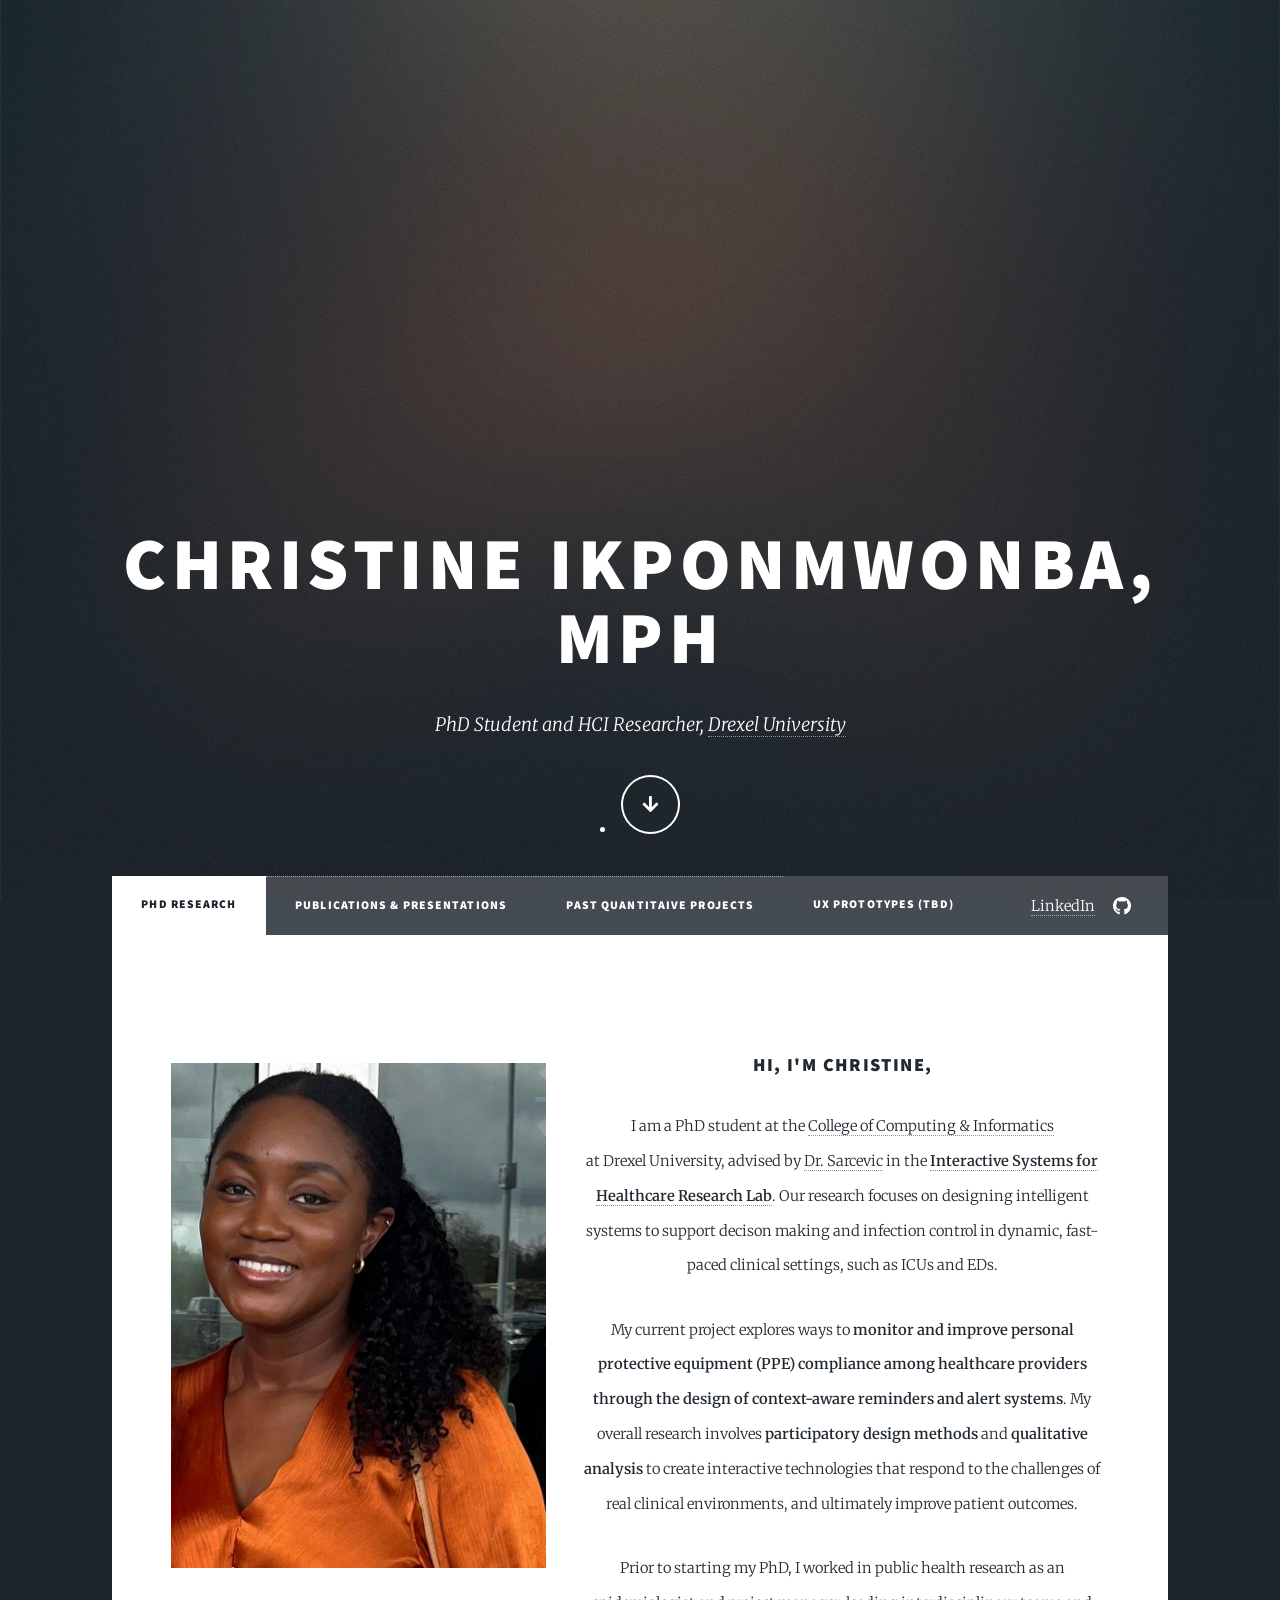
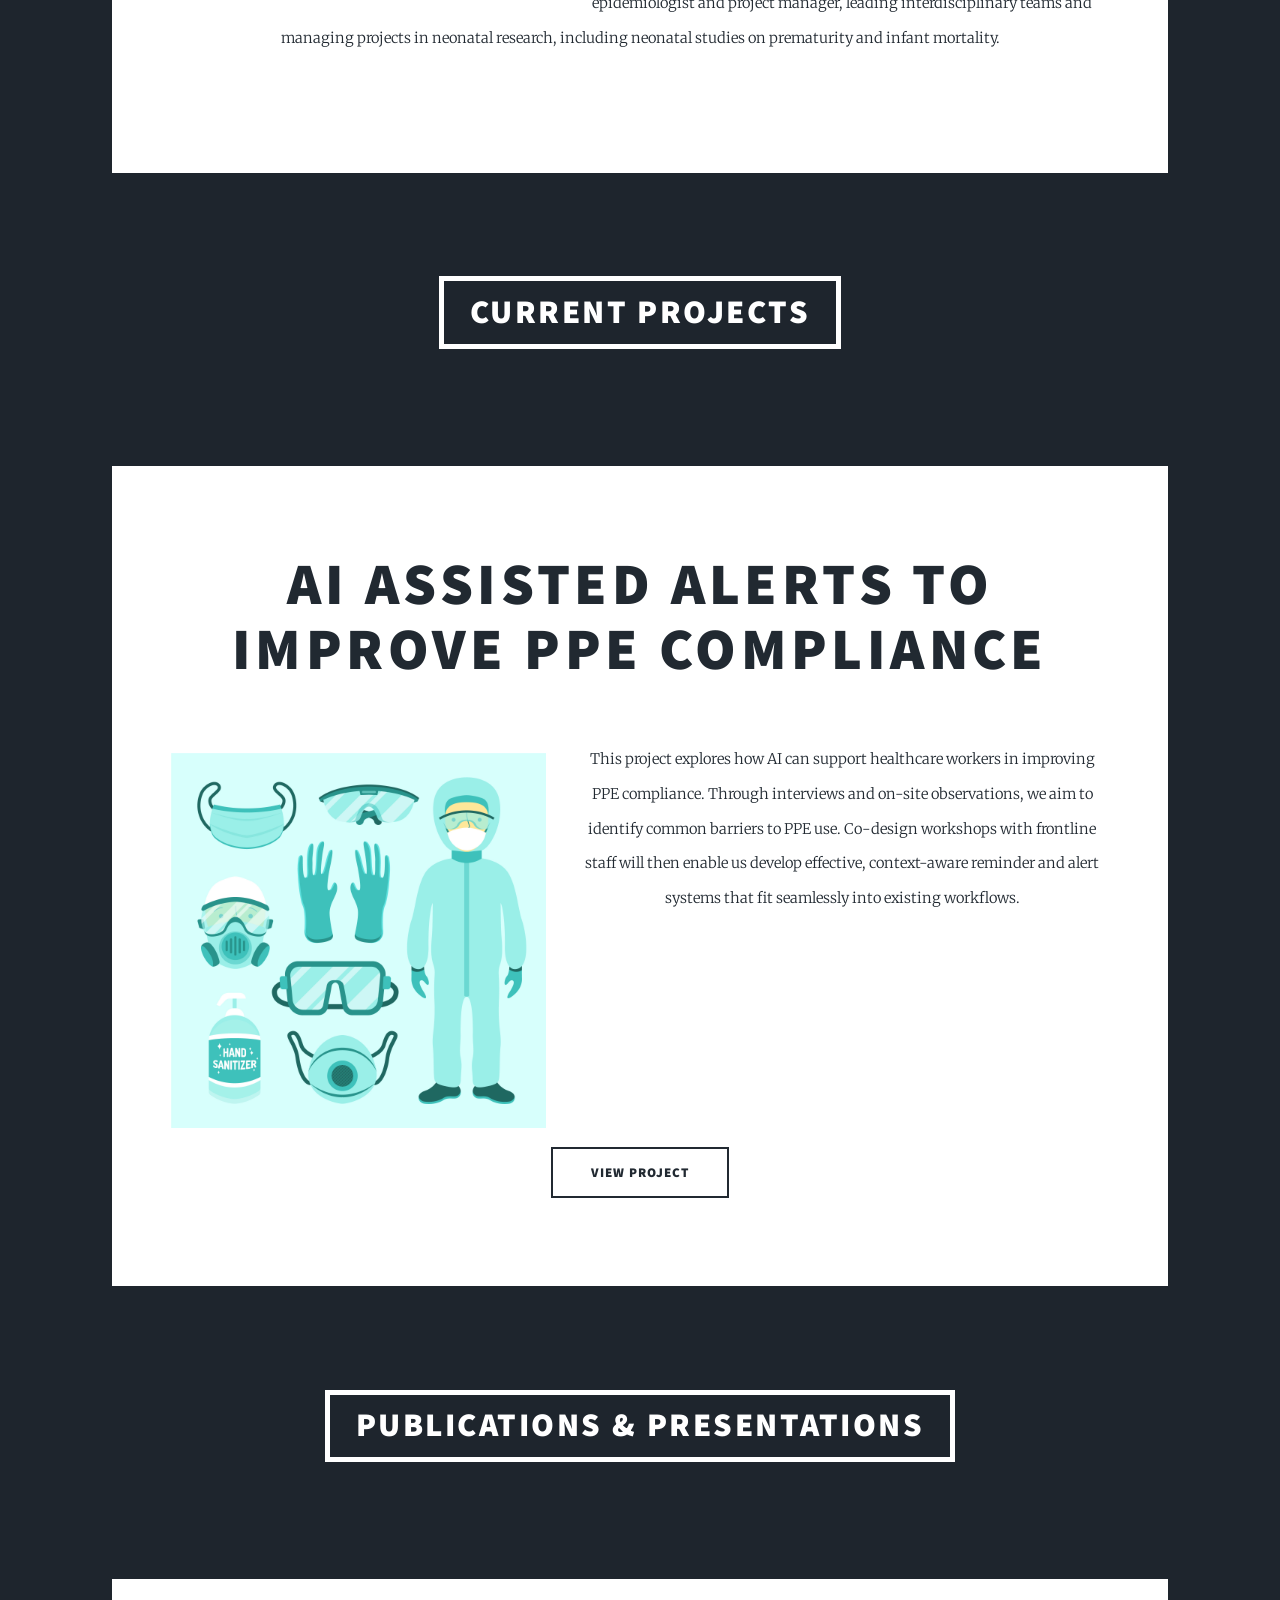
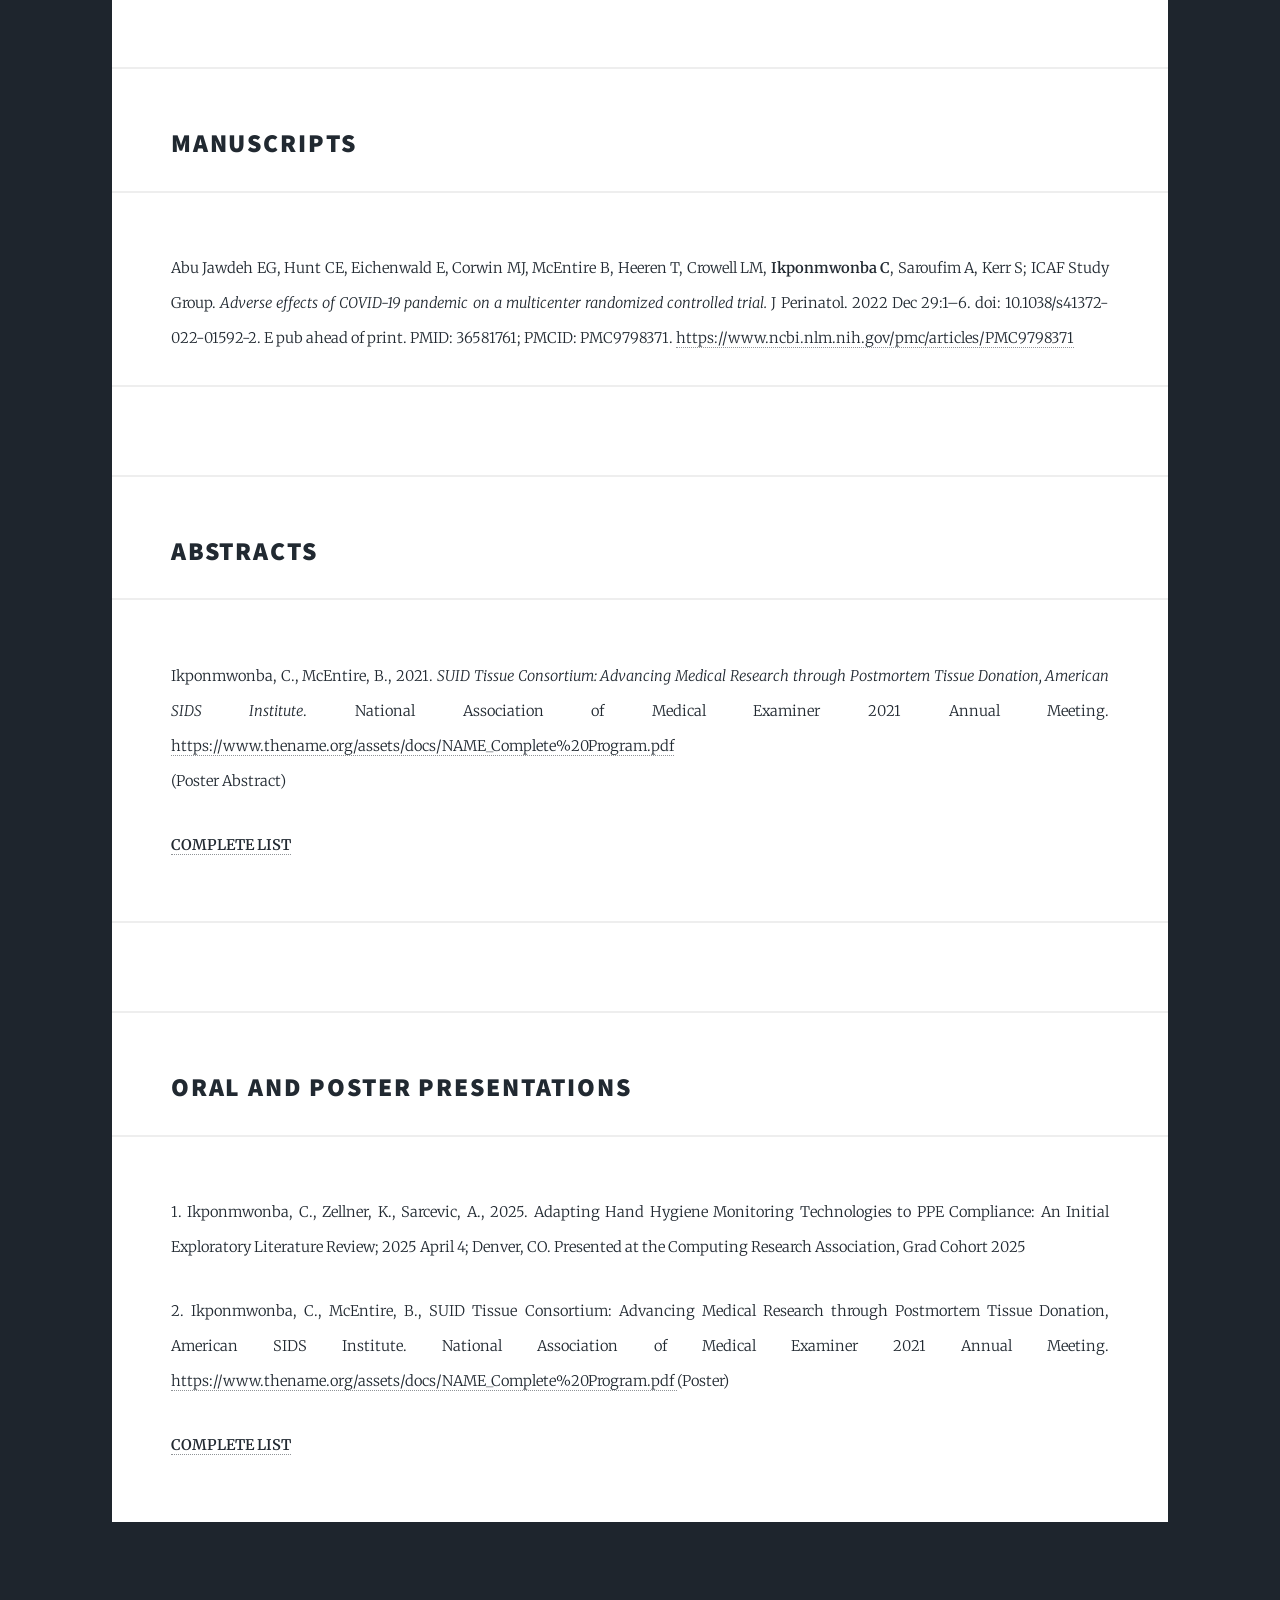
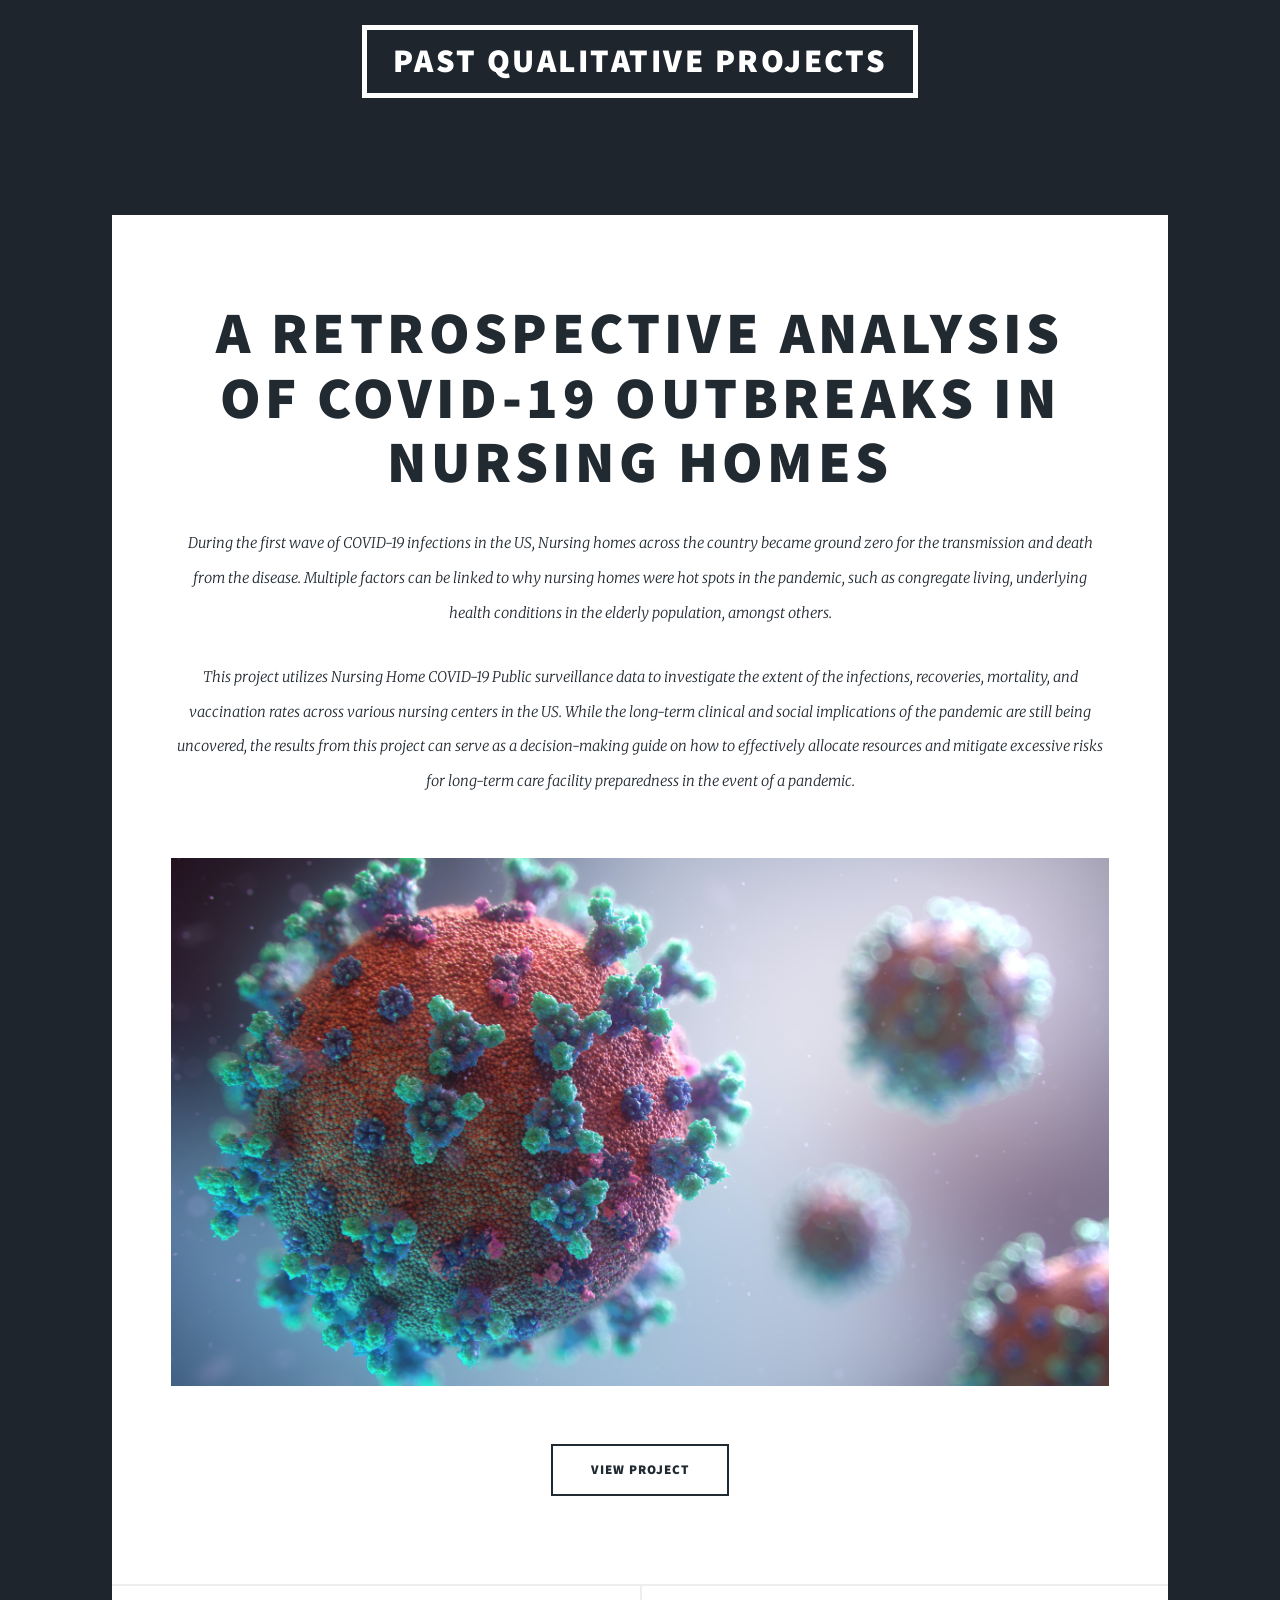
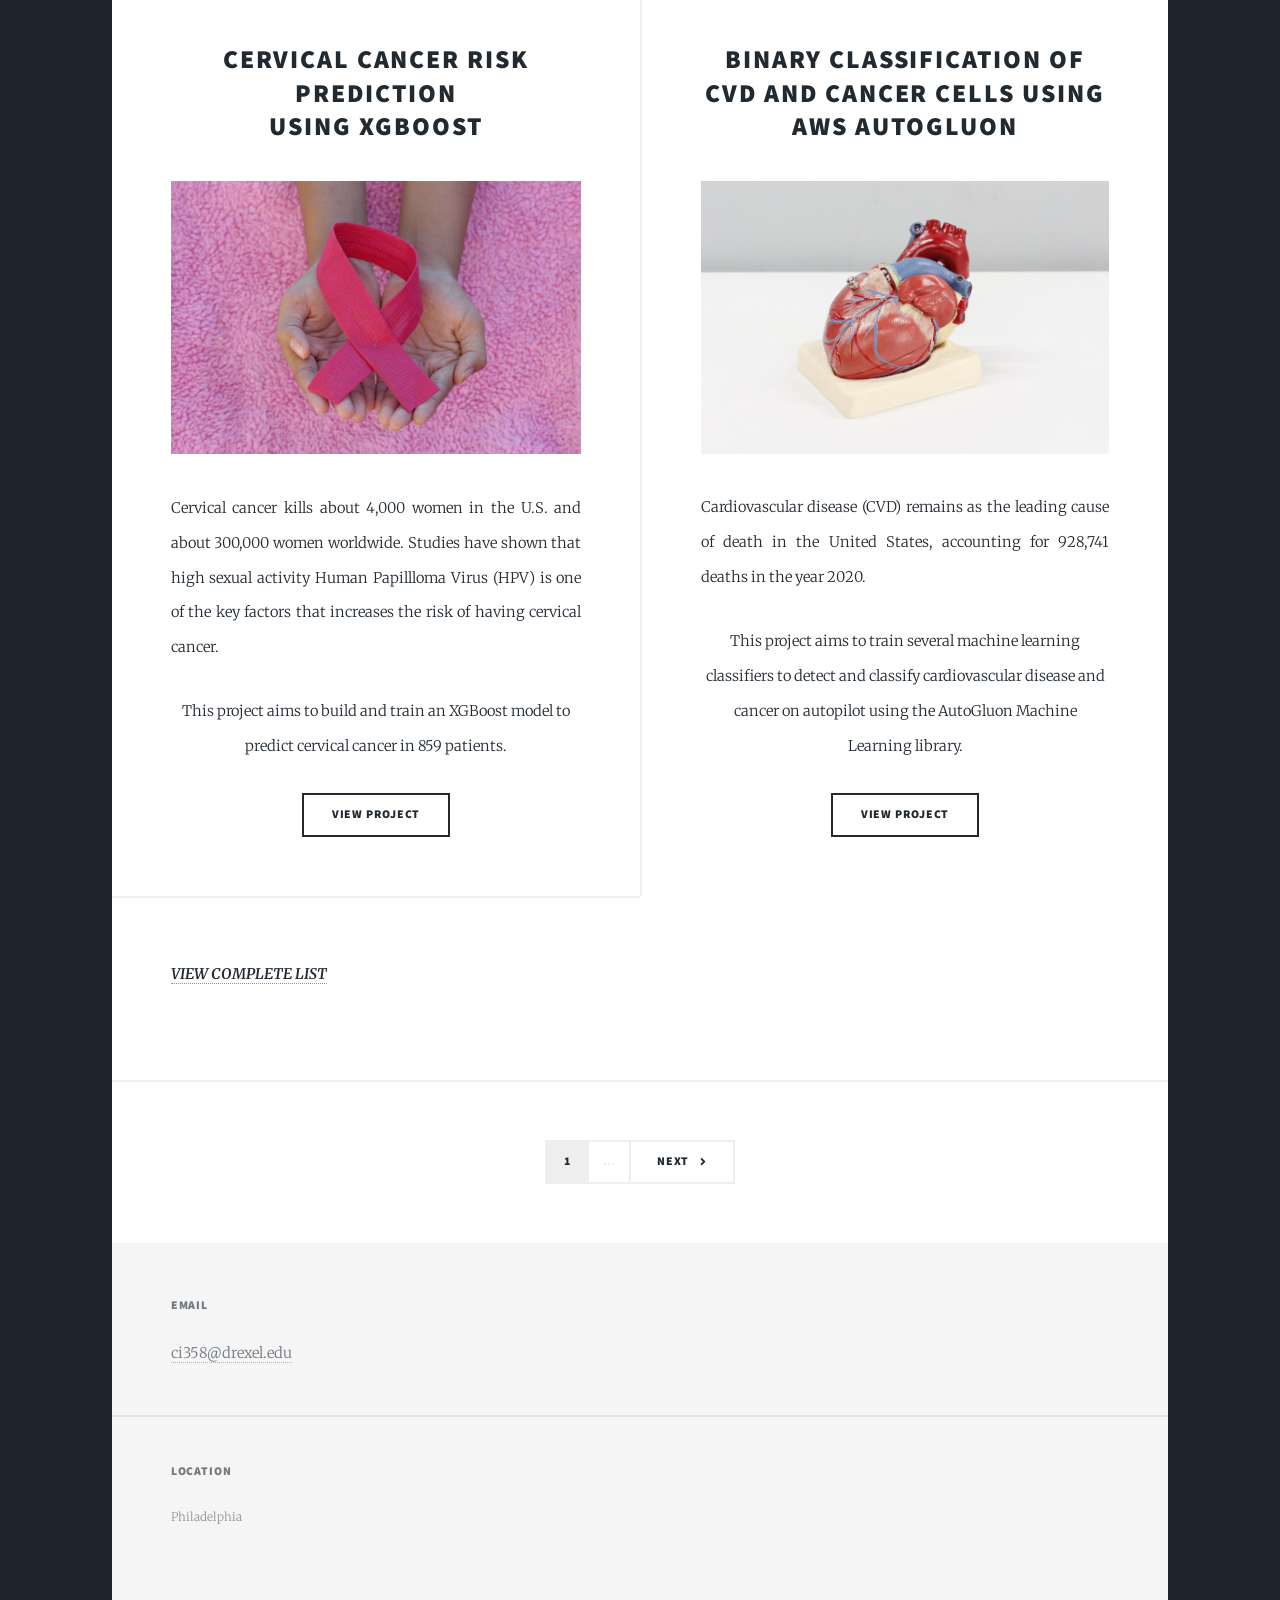
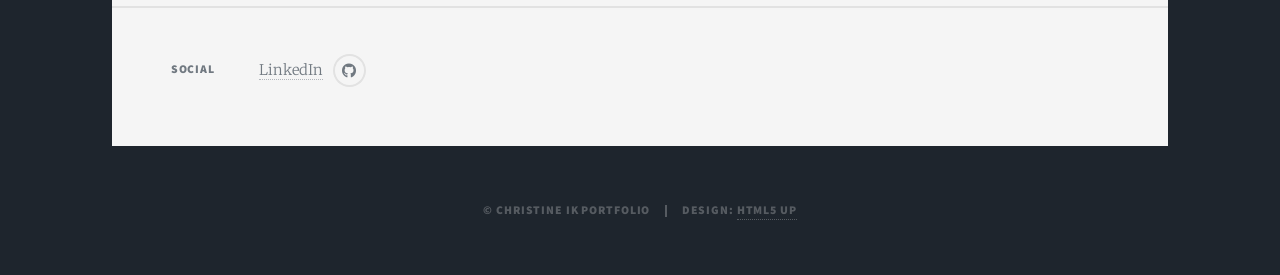
==== currentprojects.html @ 8befc8d6 "Add files via upload" ====
!DOCTYPE HTML>
<!--
	Massively by HTML5 UP
	html5up.net | @ajlkn
	Free for personal and commercial use under the CCA 3.0 license (html5up.net/license)
-->
<html>
	<head>
		<title>Christine IK Portfolio</title>
		<meta charset="utf-8" />
		<meta name="viewport" content="width=device-width, initial-scale=1, user-scalable=no" />
		<link rel="stylesheet" href="assets/css/main.css" />
		<noscript><link rel="stylesheet" href="assets/css/noscript.css" /></noscript>
	</head>
	<body class="is-preload">

		<!-- Wrapper -->
			<div id="wrapper" class="fade-in">

				<!-- Intro -->
					<div id="intro">
						<h1>Christine Ikponmwonba, MPH<br/>
						</h2>
						<p>PhD Student and HCI Researcher,   
						<a href="https://drexel.edu/cci/">Drexel University</a><br/>
							<li><a href="#header" class="button icon solid solo fa-arrow-down scrolly">Continue</a></li>
						</ul>
					</div>

			
					<!-- Nav -->
                    <nav id="nav">
                        <ul class="links">
                            <li class="active"><a href="index.html">PhD Research</li>
                                <li><a href="Pubs.html">Publications & Presentations</li>
    
                                <li><a href="Quant.html">Past Quantitaive Projects</a><br/></li>
                                
                                
                                        <li><a>UX Prototypes (TBD)</a></li>
                            
    
                        </ul>
                        <ul class="icons">
                            <li><a href="#" class="https://www.linkedin.com/in/christine-ik/"><span class="label">LinkedIn</span></a></li>
                                    <li><a href="https://github.com/IkChristine" class="icon brands alt fa-github"><span class="label">GitHub</span></a></li>
                        </ul>
                    </nav>
            
		

				<!-- Main -->
				<div id="main">

					<!-- Post -->
						<section class="post">
							<header class="major">
							
					
					
								<p><span class="image left"><img src="images/myface3.jpeg" alt="" /></span>
									<h3>Hi, I'm Christine,</h3>
								</p>I am a PhD student 
								
						at the <a href="https://drexel.edu/cci/">College of Computing & Informatics</a><br/> at Drexel University, advised by <a href="https://cci.drexel.edu/faculty/asarcevic/">Dr. Sarcevic</a> 
						in the <b><a href="https://sites.google.com/view/is4hdrexel/about-is4h-lab?authuser=0/"> 
							Interactive Systems for Healthcare Research Lab</a></b>. Our research focuses on designing intelligent systems
							 to support decison making and infection control in dynamic, fast-paced clinical settings, such as ICUs and EDs.</p>

								</p>My current project explores ways to <b>monitor and improve personal protective equipment (PPE) compliance among healthcare providers through the design of context-aware reminders and alert systems</b>.
										My overall research involves <b>participatory design methods</b> and <b>qualitative analysis</b> to create interactive technologies that respond to the challenges of real clinical environments, and ultimately improve patient outcomes.</p>
									</p>Prior to starting my PhD, I worked in public health research as an epidemiologist and project manager, leading interdisciplinary teams and managing projects in neonatal research, including neonatal studies on prematurity and infant mortality.</p>
							
							
						</section>

				</div>
				
			
				<!-- Header -->
					<header id="header">
						<a href="index.html" class="logo">Current Projects</a>
					</header>
				

			<!-- Main -->
				<div id="main">

					<!-- Featured Post -->
						<article class="post featured">
							<header class="major">
							
								<h2><a href="https://newsblog.drexel.edu/2023/10/04/time-to-mask-up-how-a-gentle-reminder-from-an-ai-assistant-can-help-protect-health-care-workers/"
									>AI assisted alerts to Improve PPE Compliance<br />
									</a></h2>
								
							</header>
							<a href="https://newsblog.drexel.edu/2023/10/04/time-to-mask-up-how-a-gentle-reminder-from-an-ai-assistant-can-help-protect-health-care-workers/" class="image left"><img src="images/PPE.jpg" alt="" /></a> This project explores how AI can support healthcare workers in improving PPE compliance. 
							Through interviews and on-site observations, we aim to identify common barriers to PPE use. Co-design workshops with frontline staff will then enable us develop effective, context-aware reminder and alert systems that fit seamlessly into existing workflows.
							<ul class="actions special">
								<li><a href="https://newsblog.drexel.edu/2023/10/04/time-to-mask-up-how-a-gentle-reminder-from-an-ai-assistant-can-help-protect-health-care-workers/" class="button large">View Project</a></li>
							</ul>
						</article>

				</div>

				<!-- Header -->
				<header id="header">
					<a href="Pubs.html" class="logo">Publications & Presentations</a>
				</header>

			</section>
			<div>

				<!-- Main -->
				<div id="main">

					
							<!-- Text stuff -->

								<p><h2>Manuscripts</h2>

									<p> Abu Jawdeh EG, Hunt CE, Eichenwald E, Corwin MJ, McEntire B, Heeren T, Crowell LM,
										<b>Ikponmwonba C</b>, Saroufim A, Kerr S; ICAF Study Group. <i>Adverse effects of 
										 COVID-19 pandemic on a multicenter randomized controlled trial.</i> 
										 J Perinatol. 2022 Dec 29:1–6. doi: 10.1038/s41372-022-01592-2. E
										 pub ahead of print. PMID: 36581761; PMCID: PMC9798371.
										 <a href= "https://www.ncbi.nlm.nih.gov/pmc/articles/PMC9798371/">https://www.ncbi.nlm.nih.gov/pmc/articles/PMC9798371</a><br/>
							
								<p><h2>Abstracts</h2>
									<ul>

									<p> Ikponmwonba, C., McEntire, B., 2021. <i>SUID Tissue Consortium: Advancing Medical Research 
										through Postmortem Tissue Donation, American SIDS Institute</i>. National Association of 
										Medical Examiner 2021 Annual Meeting. 
										<a href="https://www.thename.org/assets/docs/NAME_Complete%20Program.pdf">https://www.thename.org/assets/docs/NAME_Complete%20Program.pdf</a><br/> (Poster Abstract)
									<p><b><a href= "Pubs.html">COMPLETE LIST</a><br/></b>
										
									</ul>

										<p><h2>Oral and Poster Presentations</h2>
											<ul>

										
											<p>1. Ikponmwonba, C., Zellner, K., Sarcevic, A., 2025. Adapting Hand Hygiene Monitoring Technologies 
												to PPE Compliance: An Initial Exploratory Literature Review; 2025 April 4; Denver, CO.
												Presented at the Computing Research Association, Grad Cohort 2025<br/>

											<p>2. Ikponmwonba, C., McEntire, B., SUID Tissue Consortium: Advancing Medical Research through Postmortem Tissue Donation, American SIDS Institute. National Association of Medical Examiner 2021
												 Annual Meeting. <a href="https://www.thename.org/assets/docs/NAME_Complete%20Program.pdf">https://www.thename.org/assets/docs/NAME_Complete%20Program.pdf </a> (Poster) 
											
											<p><b><a href= "Pubs.html">COMPLETE LIST</a><br/></b> 
											</ul>

										
					
										</div>

										
						
				<!-- Header -->
				<header id="header">
					<a href="index.html" class="logo">Past Qualitative Projects</a>
				</header>

			</section>
			<div>
				<!-- Main -->
					<div id="main">

						<!-- Featured Post -->
							<article class="post featured">
								<header class="major">
								
									<h2><a href="https://github.com/IkChristine/A-Retrospective-Analysis-of-COVID-19-Outbreaks-in-Nursing-Homes.git"
										>A Retrospective Analysis of COVID-19 Outbreaks in<br />
										Nursing Homes</a></h2>
									<p>During the first wave of COVID-19 infections in the US, Nursing homes across the country
										became ground zero for the transmission and death from the disease. 
										Multiple factors can be linked to why nursing homes were hot spots in the pandemic, 
										such as congregate living, underlying health conditions in the elderly population, 
										amongst others. 
										
										<p>This project utilizes Nursing Home COVID-19 Public surveillance data to investigate the extent of the infections, recoveries, 
											mortality, and vaccination rates across various nursing centers in the US. While the long-term clinical and social implications 
											of the pandemic are still being uncovered, the results from this project can serve as a decision-making guide on how to 
											effectively allocate resources and mitigate excessive risks for long-term care facility preparedness in the event of a pandemic. 
										</p>
								</header>
								<a href="https://github.com/IkChristine/A-Retrospective-Analysis-of-COVID-19-Outbreaks-in-Nursing-Homes.git" class="image main"><img src="images/COVID-19 color.jpg" alt="" /></a>
								<ul class="actions special">
									<li><a href="https://github.com/IkChristine/A-Retrospective-Analysis-of-COVID-19-Outbreaks-in-Nursing-Homes.git" class="button large">View Project</a></li>
								</ul>
							</article>

						<!-- Posts -->
							<section class="posts">
								<article>
									<header>
								
										<h2><a href="https://github.com/IkChristine/Cervical-Cancer-Risk-Prediction-Using-XGBoost.git">Cervical Cancer Risk Prediction<br />
											Using XGBoost</a></h2>
									</header>
									<a href="https://github.com/IkChristine/Cervical-Cancer-Risk-Prediction-Using-XGBoost.git" class="image fit"><img src="images/Cervical Cancer.jpg" alt="" /></a>
									<p>Cervical cancer kills about 4,000 women in the U.S. and about 300,000 women worldwide. 
										Studies have shown that high sexual activity Human Papillloma Virus (HPV) is one of the key factors
										that increases the risk of having cervical cancer. 
										
									</p>This project aims to build and train an XGBoost model to predict cervical cancer in 859 patients. </p>
									<ul class="actions special">
										<li><a href="https://github.com/IkChristine/Cervical-Cancer-Risk-Prediction-Using-XGBoost.git" class="button">View Project</a></li>
									</ul>
								</article>
								<article>
									<header>
										
										<h2><a href="https://github.com/IkChristine/Binary-Classification-of-Cardiovascular-Disease-and-Cancer-Using-AWS-AutoGluon.git">Binary Classification of CVD and Cancer Cells Using AWS AutoGluon<br />
											</a></h2>
									</header>
									<a href="https://github.com/IkChristine/Binary-Classification-of-Cardiovascular-Disease-and-Cancer-Using-AWS-AutoGluon.git" class="image fit"><img src="images/CVD.jpg" alt="" /></a>
									<p>Cardiovascular disease (CVD) remains as the leading cause of death in the United States, accounting for 928,741 deaths in the year 2020. 
									</p> This project aims to train several machine learning classifiers to detect and classify cardiovascular disease and cancer on autopilot using the AutoGluon Machine Learning library.</p>
									<ul class="actions special">
										<li><a href="https://github.com/IkChristine/Binary-Classification-of-Cardiovascular-Disease-and-Cancer-Using-AWS-AutoGluon.git" class="button">View Project</a></li>
									</ul>
								</article>
								<article>
									<header>
										
										<p><b><a href= "Quant.html">VIEW COMPLETE LIST</a><br/></b>

									</ul>
							
							</section>

						<!-- Footer -->
							<footer>
								<div class="pagination">
									<!--<a href="#" class="previous">Prev</a>-->
									<a href="#" class="page active">1</a>
				
									<span class="extra">&hellip;</span>

									<a href="#" class="next">Next</a>
								</div>
							</footer>

					</div>

				<!-- Footer -->
					<footer id="footer">
						
						</section>
						<section class="split contact">
							<section class="alt">
								<section>
									<h3>Email</h3>
								<a href="ci358@drexel.edu">ci358@drexel.edu</a>
								</section>
							
							</section>
								<section class="split contact">
									<section class="alt">
										<section>
											<h3>Location</h3>
										<p> Philadelphia </p>
										</section>
							 </section>
						
						
						
							</section>
							<section>
								<h3>Social</h3>
								<ul class="icons alt">

									<li><a href="#" class="https://www.linkedin.com/in/christine-ik/"><span class="label">LinkedIn</span></a></li>
									<li><a href="https://github.com/IkChristine" class="icon brands alt fa-github"><span class="label">GitHub</span></a></li>
		
								</ul>
							</section>
						</section>
					</footer>

				<!-- Copyright -->
					<div id="copyright">
						<ul><li>&copy; Christine IK Portfolio</li><li>Design: <a href="https://html5up.net">HTML5 UP</a></li></ul>
					</div>

			</div>

		<!-- Scripts -->
			<script src="assets/js/jquery.min.js"></script>
			<script src="assets/js/jquery.scrollex.min.js"></script>
			<script src="assets/js/jquery.scrolly.min.js"></script>
			<script src="assets/js/browser.min.js"></script>
			<script src="assets/js/breakpoints.min.js"></script>
			<script src="assets/js/util.js"></script>
			<script src="assets/js/main.js"></script>

	</body>
</html>
---- assets/css/main.css ----
@import url(fontawesome-all.min.css);
@import url("https://fonts.googleapis.com/css?family=Merriweather:300,700,300italic,700italic|Source+Sans+Pro:900");

/*
	Massively by HTML5 UP
	html5up.net | @ajlkn
	Free for personal and commercial use under the CCA 3.0 license (html5up.net/license)
*/

html, body, div, span, applet, object,
iframe, h1, h2, h3, h4, h5, h6, p, blockquote,
pre, a, abbr, acronym, address, big, cite,
code, del, dfn, em, img, ins, kbd, q, s, samp,
small, strike, strong, sub, sup, tt, var, b,
u, i, center, dl, dt, dd, ol, ul, li, fieldset,
form, label, legend, table, caption, tbody,
tfoot, thead, tr, th, td, article, aside,
canvas, details, embed, figure, figcaption,
footer, header, hgroup, menu, nav, output, ruby,
section, summary, time, mark, audio, video {
	margin: 0;
	padding: 0;
	border: 0;
	font-size: 100%;
	font: inherit;
	vertical-align: baseline;}

article, aside, details, figcaption, figure,
footer, header, hgroup, menu, nav, section {
	display: block;}

body {
	line-height: 1;
}

ol, ul {
	list-style: none;
}

blockquote, q {
	quotes: none;
}

	blockquote:before, blockquote:after, q:before, q:after {
		content: '';
		content: none;
	}

table {
	border-collapse: collapse;
	border-spacing: 0;
}

body {
	-webkit-text-size-adjust: none;
}

mark {
	background-color: transparent;
	color: inherit;
}

input::-moz-focus-inner {
	border: 0;
	padding: 0;
}

input, select, textarea {
	-moz-appearance: none;
	-webkit-appearance: none;
	-ms-appearance: none;
	appearance: none;
}

/* Basic */

	@-ms-viewport {
		width: device-width;
	}

	body {
		-ms-overflow-style: scrollbar;
	}

	@media screen and (max-width: 480px) {

		html, body {
			min-width: 320px;
		}

	}

	html {
		box-sizing: border-box;
	}

	*, *:before, *:after {
		box-sizing: inherit;
	}

	body {
		background-color: #1e252d;
	}

		body.is-preload *, body.is-preload *:before, body.is-preload *:after {
			-moz-animation: none !important;
			-webkit-animation: none !important;
			-ms-animation: none !important;
			animation: none !important;
			-moz-transition: none !important;
			-webkit-transition: none !important;
			-ms-transition: none !important;
			transition: none !important;
		}

/* Type */

	html {
		font-size: 16pt;
	}

		@media screen and (max-width: 1680px) {

			html {
				font-size: 12pt;
			}

		}

		@media screen and (max-width: 1280px) {

			html {
				font-size: 11pt;
			}

		}

		@media screen and (max-width: 360px) {

			html {
				font-size: 10pt;
			}

		}

	body {
		color: #212931;
	}

	body, input, select, textarea {
		font-family: "Merriweather", Georgia, serif;
		font-weight: 300;
		font-size: 1rem;
		line-height: 2.375;
	}

	a {
		-moz-transition: color 0.2s ease-in-out, background-color 0.2s ease-in-out, border-color 0.2s ease-in-out, box-shadow 0.2s ease-in-out;
		-webkit-transition: color 0.2s ease-in-out, background-color 0.2s ease-in-out, border-color 0.2s ease-in-out, box-shadow 0.2s ease-in-out;
		-ms-transition: color 0.2s ease-in-out, background-color 0.2s ease-in-out, border-color 0.2s ease-in-out, box-shadow 0.2s ease-in-out;
		transition: color 0.2s ease-in-out, background-color 0.2s ease-in-out, border-color 0.2s ease-in-out, box-shadow 0.2s ease-in-out;
		border-bottom: dotted 1px;
		text-decoration: none;
	}

		a:hover {
			border-bottom-color: transparent;
		}

	strong, b {
		font-weight: 600;
	}

	em, i {
		font-style: italic;
	}

	p {
		text-align: justify;
		margin: 0 0 2rem 0;
	}

	h1, h2, h3, h4, h5, h6 {
		font-family: "Source Sans Pro", Helvetica, sans-serif;
		font-weight: 900;
		line-height: 1.5;
		letter-spacing: 0.075em;
		text-transform: uppercase;
		margin: 0 0 1rem 0;
	}

		h1 a, h2 a, h3 a, h4 a, h5 a, h6 a {
			border-bottom: 0;
			color: inherit;
			text-decoration: none;
		}

	h1 {
		font-size: 4rem;
		line-height: 1.1;
		margin: 0 0 2rem 0;
	}

	h2 {
		font-size: 1.75rem;
		line-height: 1.3;
		margin: 0 0 1.5rem 0;
	}

	h3 {
		font-size: 1.25rem;
		margin: 0 0 1.5rem 0;
	}

	h4 {
		font-size: 1rem;
	}

	h5 {
		font-size: 0.9rem;
	}

	h6 {
		font-size: 0.8rem;
	}

	sub {
		font-size: 0.8rem;
		position: relative;
		top: 0.5rem;
	}

	sup {
		font-size: 0.8rem;
		position: relative;
		top: -0.5rem;
	}

	blockquote {
		border-left: solid 4px;
		font-style: italic;
		margin: 0 0 2rem 0;
		padding: 0.5rem 0 0.5rem 2rem;
	}

	code {
		border: solid 2px;
		font-family: "Courier New", monospace;
		font-size: 0.9rem;
		margin: 0 0.25rem;
		padding: 0.25rem 0.65rem;
	}

	pre {
		-webkit-overflow-scrolling: touch;
		font-family: "Courier New", monospace;
		font-size: 0.9rem;
		margin: 0 0 2rem 0;
	}

		pre code {
			display: block;
			line-height: 1.75;
			padding: 1rem 1.5rem;
			overflow-x: auto;
		}

	hr {
		border: 0;
		border-bottom: solid 2px;
		margin: 3rem 0;
	}

		hr.major {
			margin: 5rem 0;
		}

	.align-left {
		text-align: left;
	}

	.align-center {
		text-align: center;
	}

	.align-right {
		text-align: right;
	}

	input, select, textarea {
		color: #212931;
	}

	a {
		color: #212931;
		border-bottom-color: rgba(33, 41, 49, 0.5);
	}

		a:hover {
			border-bottom-color: transparent;
			color: #18bfef !important;
		}

	strong, b {
		color: #212931;
	}

	h1, h2, h3, h4, h5, h6 {
		color: #212931;
	}

	blockquote {
		border-left-color: #eeeeee;
	}

	code {
		background: rgba(220, 220, 220, 0.25);
		border-color: #eeeeee;
	}

	hr {
		border-bottom-color: #eeeeee;
	}

/* Row */

	.row {
		display: flex;
		flex-wrap: wrap;
		box-sizing: border-box;
		align-items: stretch;
	}

		.row > * {
			box-sizing: border-box;
		}

		.row.gtr-uniform > * > :last-child {
			margin-bottom: 0;
		}

		.row.aln-left {
			justify-content: flex-start;
		}

		.row.aln-center {
			justify-content: center;
		}

		.row.aln-right {
			justify-content: flex-end;
		}

		.row.aln-top {
			align-items: flex-start;
		}

		.row.aln-middle {
			align-items: center;
		}

		.row.aln-bottom {
			align-items: flex-end;
		}

		.row > .imp {
			order: -1;
		}

		.row > .col-1 {
			width: 8.33333%;
		}

		.row > .off-1 {
			margin-left: 8.33333%;
		}

		.row > .col-2 {
			width: 16.66667%;
		}

		.row > .off-2 {
			margin-left: 16.66667%;
		}

		.row > .col-3 {
			width: 25%;
		}

		.row > .off-3 {
			margin-left: 25%;
		}

		.row > .col-4 {
			width: 33.33333%;
		}

		.row > .off-4 {
			margin-left: 33.33333%;
		}

		.row > .col-5 {
			width: 41.66667%;
		}

		.row > .off-5 {
			margin-left: 41.66667%;
		}

		.row > .col-6 {
			width: 50%;
		}

		.row > .off-6 {
			margin-left: 50%;
		}

		.row > .col-7 {
			width: 58.33333%;
		}

		.row > .off-7 {
			margin-left: 58.33333%;
		}

		.row > .col-8 {
			width: 66.66667%;
		}

		.row > .off-8 {
			margin-left: 66.66667%;
		}

		.row > .col-9 {
			width: 75%;
		}

		.row > .off-9 {
			margin-left: 75%;
		}

		.row > .col-10 {
			width: 83.33333%;
		}

		.row > .off-10 {
			margin-left: 83.33333%;
		}

		.row > .col-11 {
			width: 91.66667%;
		}

		.row > .off-11 {
			margin-left: 91.66667%;
		}

		.row > .col-12 {
			width: 100%;
		}

		.row > .off-12 {
			margin-left: 100%;
		}

		.row.gtr-0 {
			margin-top: 0;
			margin-left: 0rem;
		}

			.row.gtr-0 > * {
				padding: 0 0 0 0rem;
			}

			.row.gtr-0.gtr-uniform {
				margin-top: 0rem;
			}

				.row.gtr-0.gtr-uniform > * {
					padding-top: 0rem;
				}

		.row.gtr-25 {
			margin-top: 0;
			margin-left: -0.375rem;
		}

			.row.gtr-25 > * {
				padding: 0 0 0 0.375rem;
			}

			.row.gtr-25.gtr-uniform {
				margin-top: -0.375rem;
			}

				.row.gtr-25.gtr-uniform > * {
					padding-top: 0.375rem;
				}

		.row.gtr-50 {
			margin-top: 0;
			margin-left: -0.75rem;
		}

			.row.gtr-50 > * {
				padding: 0 0 0 0.75rem;
			}

			.row.gtr-50.gtr-uniform {
				margin-top: -0.75rem;
			}

				.row.gtr-50.gtr-uniform > * {
					padding-top: 0.75rem;
				}

		.row {
			margin-top: 0;
			margin-left: -1.5rem;
		}

			.row > * {
				padding: 0 0 0 1.5rem;
			}

			.row.gtr-uniform {
				margin-top: -1.5rem;
			}

				.row.gtr-uniform > * {
					padding-top: 1.5rem;
				}

		.row.gtr-150 {
			margin-top: 0;
			margin-left: -2.25rem;
		}

			.row.gtr-150 > * {
				padding: 0 0 0 2.25rem;
			}

			.row.gtr-150.gtr-uniform {
				margin-top: -2.25rem;
			}

				.row.gtr-150.gtr-uniform > * {
					padding-top: 2.25rem;
				}

		.row.gtr-200 {
			margin-top: 0;
			margin-left: -3rem;
		}

			.row.gtr-200 > * {
				padding: 0 0 0 3rem;
			}

			.row.gtr-200.gtr-uniform {
				margin-top: -3rem;
			}

				.row.gtr-200.gtr-uniform > * {
					padding-top: 3rem;
				}

		@media screen and (max-width: 1680px) {

			.row {
				display: flex;
				flex-wrap: wrap;
				box-sizing: border-box;
				align-items: stretch;
			}

				.row > * {
					box-sizing: border-box;
				}

				.row.gtr-uniform > * > :last-child {
					margin-bottom: 0;
				}

				.row.aln-left {
					justify-content: flex-start;
				}

				.row.aln-center {
					justify-content: center;
				}

				.row.aln-right {
					justify-content: flex-end;
				}

				.row.aln-top {
					align-items: flex-start;
				}

				.row.aln-middle {
					align-items: center;
				}

				.row.aln-bottom {
					align-items: flex-end;
				}

				.row > .imp-xlarge {
					order: -1;
				}

				.row > .col-1-xlarge {
					width: 8.33333%;
				}

				.row > .off-1-xlarge {
					margin-left: 8.33333%;
				}

				.row > .col-2-xlarge {
					width: 16.66667%;
				}

				.row > .off-2-xlarge {
					margin-left: 16.66667%;
				}

				.row > .col-3-xlarge {
					width: 25%;
				}

				.row > .off-3-xlarge {
					margin-left: 25%;
				}

				.row > .col-4-xlarge {
					width: 33.33333%;
				}

				.row > .off-4-xlarge {
					margin-left: 33.33333%;
				}

				.row > .col-5-xlarge {
					width: 41.66667%;
				}

				.row > .off-5-xlarge {
					margin-left: 41.66667%;
				}

				.row > .col-6-xlarge {
					width: 50%;
				}

				.row > .off-6-xlarge {
					margin-left: 50%;
				}

				.row > .col-7-xlarge {
					width: 58.33333%;
				}

				.row > .off-7-xlarge {
					margin-left: 58.33333%;
				}

				.row > .col-8-xlarge {
					width: 66.66667%;
				}

				.row > .off-8-xlarge {
					margin-left: 66.66667%;
				}

				.row > .col-9-xlarge {
					width: 75%;
				}

				.row > .off-9-xlarge {
					margin-left: 75%;
				}

				.row > .col-10-xlarge {
					width: 83.33333%;
				}

				.row > .off-10-xlarge {
					margin-left: 83.33333%;
				}

				.row > .col-11-xlarge {
					width: 91.66667%;
				}

				.row > .off-11-xlarge {
					margin-left: 91.66667%;
				}

				.row > .col-12-xlarge {
					width: 100%;
				}

				.row > .off-12-xlarge {
					margin-left: 100%;
				}

				.row.gtr-0 {
					margin-top: 0;
					margin-left: 0rem;
				}

					.row.gtr-0 > * {
						padding: 0 0 0 0rem;
					}

					.row.gtr-0.gtr-uniform {
						margin-top: 0rem;
					}

						.row.gtr-0.gtr-uniform > * {
							padding-top: 0rem;
						}

				.row.gtr-25 {
					margin-top: 0;
					margin-left: -0.375rem;
				}

					.row.gtr-25 > * {
						padding: 0 0 0 0.375rem;
					}

					.row.gtr-25.gtr-uniform {
						margin-top: -0.375rem;
					}

						.row.gtr-25.gtr-uniform > * {
							padding-top: 0.375rem;
						}

				.row.gtr-50 {
					margin-top: 0;
					margin-left: -0.75rem;
				}

					.row.gtr-50 > * {
						padding: 0 0 0 0.75rem;
					}

					.row.gtr-50.gtr-uniform {
						margin-top: -0.75rem;
					}

						.row.gtr-50.gtr-uniform > * {
							padding-top: 0.75rem;
						}

				.row {
					margin-top: 0;
					margin-left: -1.5rem;
				}

					.row > * {
						padding: 0 0 0 1.5rem;
					}

					.row.gtr-uniform {
						margin-top: -1.5rem;
					}

						.row.gtr-uniform > * {
							padding-top: 1.5rem;
						}

				.row.gtr-150 {
					margin-top: 0;
					margin-left: -2.25rem;
				}

					.row.gtr-150 > * {
						padding: 0 0 0 2.25rem;
					}

					.row.gtr-150.gtr-uniform {
						margin-top: -2.25rem;
					}

						.row.gtr-150.gtr-uniform > * {
							padding-top: 2.25rem;
						}

				.row.gtr-200 {
					margin-top: 0;
					margin-left: -3rem;
				}

					.row.gtr-200 > * {
						padding: 0 0 0 3rem;
					}

					.row.gtr-200.gtr-uniform {
						margin-top: -3rem;
					}

						.row.gtr-200.gtr-uniform > * {
							padding-top: 3rem;
						}

		}

		@media screen and (max-width: 1280px) {

			.row {
				display: flex;
				flex-wrap: wrap;
				box-sizing: border-box;
				align-items: stretch;
			}

				.row > * {
					box-sizing: border-box;
				}

				.row.gtr-uniform > * > :last-child {
					margin-bottom: 0;
				}

				.row.aln-left {
					justify-content: flex-start;
				}

				.row.aln-center {
					justify-content: center;
				}

				.row.aln-right {
					justify-content: flex-end;
				}

				.row.aln-top {
					align-items: flex-start;
				}

				.row.aln-middle {
					align-items: center;
				}

				.row.aln-bottom {
					align-items: flex-end;
				}

				.row > .imp-large {
					order: -1;
				}

				.row > .col-1-large {
					width: 8.33333%;
				}

				.row > .off-1-large {
					margin-left: 8.33333%;
				}

				.row > .col-2-large {
					width: 16.66667%;
				}

				.row > .off-2-large {
					margin-left: 16.66667%;
				}

				.row > .col-3-large {
					width: 25%;
				}

				.row > .off-3-large {
					margin-left: 25%;
				}

				.row > .col-4-large {
					width: 33.33333%;
				}

				.row > .off-4-large {
					margin-left: 33.33333%;
				}

				.row > .col-5-large {
					width: 41.66667%;
				}

				.row > .off-5-large {
					margin-left: 41.66667%;
				}

				.row > .col-6-large {
					width: 50%;
				}

				.row > .off-6-large {
					margin-left: 50%;
				}

				.row > .col-7-large {
					width: 58.33333%;
				}

				.row > .off-7-large {
					margin-left: 58.33333%;
				}

				.row > .col-8-large {
					width: 66.66667%;
				}

				.row > .off-8-large {
					margin-left: 66.66667%;
				}

				.row > .col-9-large {
					width: 75%;
				}

				.row > .off-9-large {
					margin-left: 75%;
				}

				.row > .col-10-large {
					width: 83.33333%;
				}

				.row > .off-10-large {
					margin-left: 83.33333%;
				}

				.row > .col-11-large {
					width: 91.66667%;
				}

				.row > .off-11-large {
					margin-left: 91.66667%;
				}

				.row > .col-12-large {
					width: 100%;
				}

				.row > .off-12-large {
					margin-left: 100%;
				}

				.row.gtr-0 {
					margin-top: 0;
					margin-left: 0rem;
				}

					.row.gtr-0 > * {
						padding: 0 0 0 0rem;
					}

					.row.gtr-0.gtr-uniform {
						margin-top: 0rem;
					}

						.row.gtr-0.gtr-uniform > * {
							padding-top: 0rem;
						}

				.row.gtr-25 {
					margin-top: 0;
					margin-left: -0.375rem;
				}

					.row.gtr-25 > * {
						padding: 0 0 0 0.375rem;
					}

					.row.gtr-25.gtr-uniform {
						margin-top: -0.375rem;
					}

						.row.gtr-25.gtr-uniform > * {
							padding-top: 0.375rem;
						}

				.row.gtr-50 {
					margin-top: 0;
					margin-left: -0.75rem;
				}

					.row.gtr-50 > * {
						padding: 0 0 0 0.75rem;
					}

					.row.gtr-50.gtr-uniform {
						margin-top: -0.75rem;
					}

						.row.gtr-50.gtr-uniform > * {
							padding-top: 0.75rem;
						}

				.row {
					margin-top: 0;
					margin-left: -1.5rem;
				}

					.row > * {
						padding: 0 0 0 1.5rem;
					}

					.row.gtr-uniform {
						margin-top: -1.5rem;
					}

						.row.gtr-uniform > * {
							padding-top: 1.5rem;
						}

				.row.gtr-150 {
					margin-top: 0;
					margin-left: -2.25rem;
				}

					.row.gtr-150 > * {
						padding: 0 0 0 2.25rem;
					}

					.row.gtr-150.gtr-uniform {
						margin-top: -2.25rem;
					}

						.row.gtr-150.gtr-uniform > * {
							padding-top: 2.25rem;
						}

				.row.gtr-200 {
					margin-top: 0;
					margin-left: -3rem;
				}

					.row.gtr-200 > * {
						padding: 0 0 0 3rem;
					}

					.row.gtr-200.gtr-uniform {
						margin-top: -3rem;
					}

						.row.gtr-200.gtr-uniform > * {
							padding-top: 3rem;
						}

		}

		@media screen and (max-width: 980px) {

			.row {
				display: flex;
				flex-wrap: wrap;
				box-sizing: border-box;
				align-items: stretch;
			}

				.row > * {
					box-sizing: border-box;
				}

				.row.gtr-uniform > * > :last-child {
					margin-bottom: 0;
				}

				.row.aln-left {
					justify-content: flex-start;
				}

				.row.aln-center {
					justify-content: center;
				}

				.row.aln-right {
					justify-content: flex-end;
				}

				.row.aln-top {
					align-items: flex-start;
				}

				.row.aln-middle {
					align-items: center;
				}

				.row.aln-bottom {
					align-items: flex-end;
				}

				.row > .imp-medium {
					order: -1;
				}

				.row > .col-1-medium {
					width: 8.33333%;
				}

				.row > .off-1-medium {
					margin-left: 8.33333%;
				}

				.row > .col-2-medium {
					width: 16.66667%;
				}

				.row > .off-2-medium {
					margin-left: 16.66667%;
				}

				.row > .col-3-medium {
					width: 25%;
				}

				.row > .off-3-medium {
					margin-left: 25%;
				}

				.row > .col-4-medium {
					width: 33.33333%;
				}

				.row > .off-4-medium {
					margin-left: 33.33333%;
				}

				.row > .col-5-medium {
					width: 41.66667%;
				}

				.row > .off-5-medium {
					margin-left: 41.66667%;
				}

				.row > .col-6-medium {
					width: 50%;
				}

				.row > .off-6-medium {
					margin-left: 50%;
				}

				.row > .col-7-medium {
					width: 58.33333%;
				}

				.row > .off-7-medium {
					margin-left: 58.33333%;
				}

				.row > .col-8-medium {
					width: 66.66667%;
				}

				.row > .off-8-medium {
					margin-left: 66.66667%;
				}

				.row > .col-9-medium {
					width: 75%;
				}

				.row > .off-9-medium {
					margin-left: 75%;
				}

				.row > .col-10-medium {
					width: 83.33333%;
				}

				.row > .off-10-medium {
					margin-left: 83.33333%;
				}

				.row > .col-11-medium {
					width: 91.66667%;
				}

				.row > .off-11-medium {
					margin-left: 91.66667%;
				}

				.row > .col-12-medium {
					width: 100%;
				}

				.row > .off-12-medium {
					margin-left: 100%;
				}

				.row.gtr-0 {
					margin-top: 0;
					margin-left: 0rem;
				}

					.row.gtr-0 > * {
						padding: 0 0 0 0rem;
					}

					.row.gtr-0.gtr-uniform {
						margin-top: 0rem;
					}

						.row.gtr-0.gtr-uniform > * {
							padding-top: 0rem;
						}

				.row.gtr-25 {
					margin-top: 0;
					margin-left: -0.375rem;
				}

					.row.gtr-25 > * {
						padding: 0 0 0 0.375rem;
					}

					.row.gtr-25.gtr-uniform {
						margin-top: -0.375rem;
					}

						.row.gtr-25.gtr-uniform > * {
							padding-top: 0.375rem;
						}

				.row.gtr-50 {
					margin-top: 0;
					margin-left: -0.75rem;
				}

					.row.gtr-50 > * {
						padding: 0 0 0 0.75rem;
					}

					.row.gtr-50.gtr-uniform {
						margin-top: -0.75rem;
					}

						.row.gtr-50.gtr-uniform > * {
							padding-top: 0.75rem;
						}

				.row {
					margin-top: 0;
					margin-left: -1.5rem;
				}

					.row > * {
						padding: 0 0 0 1.5rem;
					}

					.row.gtr-uniform {
						margin-top: -1.5rem;
					}

						.row.gtr-uniform > * {
							padding-top: 1.5rem;
						}

				.row.gtr-150 {
					margin-top: 0;
					margin-left: -2.25rem;
				}

					.row.gtr-150 > * {
						padding: 0 0 0 2.25rem;
					}

					.row.gtr-150.gtr-uniform {
						margin-top: -2.25rem;
					}

						.row.gtr-150.gtr-uniform > * {
							padding-top: 2.25rem;
						}

				.row.gtr-200 {
					margin-top: 0;
					margin-left: -3rem;
				}

					.row.gtr-200 > * {
						padding: 0 0 0 3rem;
					}

					.row.gtr-200.gtr-uniform {
						margin-top: -3rem;
					}

						.row.gtr-200.gtr-uniform > * {
							padding-top: 3rem;
						}

		}

		@media screen and (max-width: 736px) {

			.row {
				display: flex;
				flex-wrap: wrap;
				box-sizing: border-box;
				align-items: stretch;
			}

				.row > * {
					box-sizing: border-box;
				}

				.row.gtr-uniform > * > :last-child {
					margin-bottom: 0;
				}

				.row.aln-left {
					justify-content: flex-start;
				}

				.row.aln-center {
					justify-content: center;
				}

				.row.aln-right {
					justify-content: flex-end;
				}

				.row.aln-top {
					align-items: flex-start;
				}

				.row.aln-middle {
					align-items: center;
				}

				.row.aln-bottom {
					align-items: flex-end;
				}

				.row > .imp-small {
					order: -1;
				}

				.row > .col-1-small {
					width: 8.33333%;
				}

				.row > .off-1-small {
					margin-left: 8.33333%;
				}

				.row > .col-2-small {
					width: 16.66667%;
				}

				.row > .off-2-small {
					margin-left: 16.66667%;
				}

				.row > .col-3-small {
					width: 25%;
				}

				.row > .off-3-small {
					margin-left: 25%;
				}

				.row > .col-4-small {
					width: 33.33333%;
				}

				.row > .off-4-small {
					margin-left: 33.33333%;
				}

				.row > .col-5-small {
					width: 41.66667%;
				}

				.row > .off-5-small {
					margin-left: 41.66667%;
				}

				.row > .col-6-small {
					width: 50%;
				}

				.row > .off-6-small {
					margin-left: 50%;
				}

				.row > .col-7-small {
					width: 58.33333%;
				}

				.row > .off-7-small {
					margin-left: 58.33333%;
				}

				.row > .col-8-small {
					width: 66.66667%;
				}

				.row > .off-8-small {
					margin-left: 66.66667%;
				}

				.row > .col-9-small {
					width: 75%;
				}

				.row > .off-9-small {
					margin-left: 75%;
				}

				.row > .col-10-small {
					width: 83.33333%;
				}

				.row > .off-10-small {
					margin-left: 83.33333%;
				}

				.row > .col-11-small {
					width: 91.66667%;
				}

				.row > .off-11-small {
					margin-left: 91.66667%;
				}

				.row > .col-12-small {
					width: 100%;
				}

				.row > .off-12-small {
					margin-left: 100%;
				}

				.row.gtr-0 {
					margin-top: 0;
					margin-left: 0rem;
				}

					.row.gtr-0 > * {
						padding: 0 0 0 0rem;
					}

					.row.gtr-0.gtr-uniform {
						margin-top: 0rem;
					}

						.row.gtr-0.gtr-uniform > * {
							padding-top: 0rem;
						}

				.row.gtr-25 {
					margin-top: 0;
					margin-left: -0.375rem;
				}

					.row.gtr-25 > * {
						padding: 0 0 0 0.375rem;
					}

					.row.gtr-25.gtr-uniform {
						margin-top: -0.375rem;
					}

						.row.gtr-25.gtr-uniform > * {
							padding-top: 0.375rem;
						}

				.row.gtr-50 {
					margin-top: 0;
					margin-left: -0.75rem;
				}

					.row.gtr-50 > * {
						padding: 0 0 0 0.75rem;
					}

					.row.gtr-50.gtr-uniform {
						margin-top: -0.75rem;
					}

						.row.gtr-50.gtr-uniform > * {
							padding-top: 0.75rem;
						}

				.row {
					margin-top: 0;
					margin-left: -1.5rem;
				}

					.row > * {
						padding: 0 0 0 1.5rem;
					}

					.row.gtr-uniform {
						margin-top: -1.5rem;
					}

						.row.gtr-uniform > * {
							padding-top: 1.5rem;
						}

				.row.gtr-150 {
					margin-top: 0;
					margin-left: -2.25rem;
				}

					.row.gtr-150 > * {
						padding: 0 0 0 2.25rem;
					}

					.row.gtr-150.gtr-uniform {
						margin-top: -2.25rem;
					}

						.row.gtr-150.gtr-uniform > * {
							padding-top: 2.25rem;
						}

				.row.gtr-200 {
					margin-top: 0;
					margin-left: -3rem;
				}

					.row.gtr-200 > * {
						padding: 0 0 0 3rem;
					}

					.row.gtr-200.gtr-uniform {
						margin-top: -3rem;
					}

						.row.gtr-200.gtr-uniform > * {
							padding-top: 3rem;
						}

		}

		@media screen and (max-width: 480px) {

			.row {
				display: flex;
				flex-wrap: wrap;
				box-sizing: border-box;
				align-items: stretch;
			}

				.row > * {
					box-sizing: border-box;
				}

				.row.gtr-uniform > * > :last-child {
					margin-bottom: 0;
				}

				.row.aln-left {
					justify-content: flex-start;
				}

				.row.aln-center {
					justify-content: center;
				}

				.row.aln-right {
					justify-content: flex-end;
				}

				.row.aln-top {
					align-items: flex-start;
				}

				.row.aln-middle {
					align-items: center;
				}

				.row.aln-bottom {
					align-items: flex-end;
				}

				.row > .imp-xsmall {
					order: -1;
				}

				.row > .col-1-xsmall {
					width: 8.33333%;
				}

				.row > .off-1-xsmall {
					margin-left: 8.33333%;
				}

				.row > .col-2-xsmall {
					width: 16.66667%;
				}

				.row > .off-2-xsmall {
					margin-left: 16.66667%;
				}

				.row > .col-3-xsmall {
					width: 25%;
				}

				.row > .off-3-xsmall {
					margin-left: 25%;
				}

				.row > .col-4-xsmall {
					width: 33.33333%;
				}

				.row > .off-4-xsmall {
					margin-left: 33.33333%;
				}

				.row > .col-5-xsmall {
					width: 41.66667%;
				}

				.row > .off-5-xsmall {
					margin-left: 41.66667%;
				}

				.row > .col-6-xsmall {
					width: 50%;
				}

				.row > .off-6-xsmall {
					margin-left: 50%;
				}

				.row > .col-7-xsmall {
					width: 58.33333%;
				}

				.row > .off-7-xsmall {
					margin-left: 58.33333%;
				}

				.row > .col-8-xsmall {
					width: 66.66667%;
				}

				.row > .off-8-xsmall {
					margin-left: 66.66667%;
				}

				.row > .col-9-xsmall {
					width: 75%;
				}

				.row > .off-9-xsmall {
					margin-left: 75%;
				}

				.row > .col-10-xsmall {
					width: 83.33333%;
				}

				.row > .off-10-xsmall {
					margin-left: 83.33333%;
				}

				.row > .col-11-xsmall {
					width: 91.66667%;
				}

				.row > .off-11-xsmall {
					margin-left: 91.66667%;
				}

				.row > .col-12-xsmall {
					width: 100%;
				}

				.row > .off-12-xsmall {
					margin-left: 100%;
				}

				.row.gtr-0 {
					margin-top: 0;
					margin-left: 0rem;
				}

					.row.gtr-0 > * {
						padding: 0 0 0 0rem;
					}

					.row.gtr-0.gtr-uniform {
						margin-top: 0rem;
					}

						.row.gtr-0.gtr-uniform > * {
							padding-top: 0rem;
						}

				.row.gtr-25 {
					margin-top: 0;
					margin-left: -0.375rem;
				}

					.row.gtr-25 > * {
						padding: 0 0 0 0.375rem;
					}

					.row.gtr-25.gtr-uniform {
						margin-top: -0.375rem;
					}

						.row.gtr-25.gtr-uniform > * {
							padding-top: 0.375rem;
						}

				.row.gtr-50 {
					margin-top: 0;
					margin-left: -0.75rem;
				}

					.row.gtr-50 > * {
						padding: 0 0 0 0.75rem;
					}

					.row.gtr-50.gtr-uniform {
						margin-top: -0.75rem;
					}

						.row.gtr-50.gtr-uniform > * {
							padding-top: 0.75rem;
						}

				.row {
					margin-top: 0;
					margin-left: -1.5rem;
				}

					.row > * {
						padding: 0 0 0 1.5rem;
					}

					.row.gtr-uniform {
						margin-top: -1.5rem;
					}

						.row.gtr-uniform > * {
							padding-top: 1.5rem;
						}

				.row.gtr-150 {
					margin-top: 0;
					margin-left: -2.25rem;
				}

					.row.gtr-150 > * {
						padding: 0 0 0 2.25rem;
					}

					.row.gtr-150.gtr-uniform {
						margin-top: -2.25rem;
					}

						.row.gtr-150.gtr-uniform > * {
							padding-top: 2.25rem;
						}

				.row.gtr-200 {
					margin-top: 0;
					margin-left: -3rem;
				}

					.row.gtr-200 > * {
						padding: 0 0 0 3rem;
					}

					.row.gtr-200.gtr-uniform {
						margin-top: -3rem;
					}

						.row.gtr-200.gtr-uniform > * {
							padding-top: 3rem;
						}

		}

		@media screen and (max-width: 360px) {

			.row {
				display: flex;
				flex-wrap: wrap;
				box-sizing: border-box;
				align-items: stretch;
			}

				.row > * {
					box-sizing: border-box;
				}

				.row.gtr-uniform > * > :last-child {
					margin-bottom: 0;
				}

				.row.aln-left {
					justify-content: flex-start;
				}

				.row.aln-center {
					justify-content: center;
				}

				.row.aln-right {
					justify-content: flex-end;
				}

				.row.aln-top {
					align-items: flex-start;
				}

				.row.aln-middle {
					align-items: center;
				}

				.row.aln-bottom {
					align-items: flex-end;
				}

				.row > .imp-xxsmall {
					order: -1;
				}

				.row > .col-1-xxsmall {
					width: 8.33333%;
				}

				.row > .off-1-xxsmall {
					margin-left: 8.33333%;
				}

				.row > .col-2-xxsmall {
					width: 16.66667%;
				}

				.row > .off-2-xxsmall {
					margin-left: 16.66667%;
				}

				.row > .col-3-xxsmall {
					width: 25%;
				}

				.row > .off-3-xxsmall {
					margin-left: 25%;
				}

				.row > .col-4-xxsmall {
					width: 33.33333%;
				}

				.row > .off-4-xxsmall {
					margin-left: 33.33333%;
				}

				.row > .col-5-xxsmall {
					width: 41.66667%;
				}

				.row > .off-5-xxsmall {
					margin-left: 41.66667%;
				}

				.row > .col-6-xxsmall {
					width: 50%;
				}

				.row > .off-6-xxsmall {
					margin-left: 50%;
				}

				.row > .col-7-xxsmall {
					width: 58.33333%;
				}

				.row > .off-7-xxsmall {
					margin-left: 58.33333%;
				}

				.row > .col-8-xxsmall {
					width: 66.66667%;
				}

				.row > .off-8-xxsmall {
					margin-left: 66.66667%;
				}

				.row > .col-9-xxsmall {
					width: 75%;
				}

				.row > .off-9-xxsmall {
					margin-left: 75%;
				}

				.row > .col-10-xxsmall {
					width: 83.33333%;
				}

				.row > .off-10-xxsmall {
					margin-left: 83.33333%;
				}

				.row > .col-11-xxsmall {
					width: 91.66667%;
				}

				.row > .off-11-xxsmall {
					margin-left: 91.66667%;
				}

				.row > .col-12-xxsmall {
					width: 100%;
				}

				.row > .off-12-xxsmall {
					margin-left: 100%;
				}

				.row.gtr-0 {
					margin-top: 0;
					margin-left: 0rem;
				}

					.row.gtr-0 > * {
						padding: 0 0 0 0rem;
					}

					.row.gtr-0.gtr-uniform {
						margin-top: 0rem;
					}

						.row.gtr-0.gtr-uniform > * {
							padding-top: 0rem;
						}

				.row.gtr-25 {
					margin-top: 0;
					margin-left: -0.375rem;
				}

					.row.gtr-25 > * {
						padding: 0 0 0 0.375rem;
					}

					.row.gtr-25.gtr-uniform {
						margin-top: -0.375rem;
					}

						.row.gtr-25.gtr-uniform > * {
							padding-top: 0.375rem;
						}

				.row.gtr-50 {
					margin-top: 0;
					margin-left: -0.75rem;
				}

					.row.gtr-50 > * {
						padding: 0 0 0 0.75rem;
					}

					.row.gtr-50.gtr-uniform {
						margin-top: -0.75rem;
					}

						.row.gtr-50.gtr-uniform > * {
							padding-top: 0.75rem;
						}

				.row {
					margin-top: 0;
					margin-left: -1.5rem;
				}

					.row > * {
						padding: 0 0 0 1.5rem;
					}

					.row.gtr-uniform {
						margin-top: -1.5rem;
					}

						.row.gtr-uniform > * {
							padding-top: 1.5rem;
						}

				.row.gtr-150 {
					margin-top: 0;
					margin-left: -2.25rem;
				}

					.row.gtr-150 > * {
						padding: 0 0 0 2.25rem;
					}

					.row.gtr-150.gtr-uniform {
						margin-top: -2.25rem;
					}

						.row.gtr-150.gtr-uniform > * {
							padding-top: 2.25rem;
						}

				.row.gtr-200 {
					margin-top: 0;
					margin-left: -3rem;
				}

					.row.gtr-200 > * {
						padding: 0 0 0 3rem;
					}

					.row.gtr-200.gtr-uniform {
						margin-top: -3rem;
					}

						.row.gtr-200.gtr-uniform > * {
							padding-top: 3rem;
						}

		}

/* Box */

	.box {
		border: solid 2px;
		margin-bottom: 2rem;
		padding: 1.5rem;
	}

		.box > :last-child,
		.box > :last-child > :last-child,
		.box > :last-child > :last-child > :last-child {
			margin-bottom: 0;
		}

		.box.alt {
			border: 0;
			border-radius: 0;
			padding: 0;
		}

	.box {
		border-color: #eeeeee;
	}

/* Button */

	input[type="submit"],
	input[type="reset"],
	input[type="button"],
	button,
	.button {
		-moz-appearance: none;
		-webkit-appearance: none;
		-ms-appearance: none;
		appearance: none;
		-moz-transition: background-color 0.2s ease-in-out, box-shadow 0.2s ease-in-out, color 0.2s ease-in-out;
		-webkit-transition: background-color 0.2s ease-in-out, box-shadow 0.2s ease-in-out, color 0.2s ease-in-out;
		-ms-transition: background-color 0.2s ease-in-out, box-shadow 0.2s ease-in-out, color 0.2s ease-in-out;
		transition: background-color 0.2s ease-in-out, box-shadow 0.2s ease-in-out, color 0.2s ease-in-out;
		border: 0;
		border-radius: 0;
		cursor: pointer;
		display: inline-block;
		font-family: "Source Sans Pro", Helvetica, sans-serif;
		font-size: 0.8rem;
		font-weight: 900;
		letter-spacing: 0.075em;
		height: 3rem;
		line-height: 3rem;
		padding: 0 2rem;
		text-align: center;
		text-decoration: none;
		text-transform: uppercase;
		white-space: nowrap;
	}

		input[type="submit"].icon:before,
		input[type="reset"].icon:before,
		input[type="button"].icon:before,
		button.icon:before,
		.button.icon:before {
			margin-right: 0.5rem;
		}

		input[type="submit"].icon.solo,
		input[type="reset"].icon.solo,
		input[type="button"].icon.solo,
		button.icon.solo,
		.button.icon.solo {
			position: relative;
			width: 4rem;
			height: 4rem;
			line-height: 4rem;
			border-radius: 4rem;
			text-indent: 4rem;
			overflow: hidden;
			padding: 0;
			white-space: nowrap;
		}

			input[type="submit"].icon.solo:before,
			input[type="reset"].icon.solo:before,
			input[type="button"].icon.solo:before,
			button.icon.solo:before,
			.button.icon.solo:before {
				position: absolute;
				display: block;
				top: 0;
				left: 0;
				width: inherit;
				height: inherit;
				line-height: inherit;
				font-size: 1.25rem;
				margin-right: 0;
				text-align: center;
				text-indent: 0;
			}

		input[type="submit"].fit,
		input[type="reset"].fit,
		input[type="button"].fit,
		button.fit,
		.button.fit {
			width: 100%;
		}

		input[type="submit"].small,
		input[type="reset"].small,
		input[type="button"].small,
		button.small,
		.button.small {
			font-size: 0.7rem;
			height: 2.5rem;
			line-height: 2.5rem;
			padding: 0 1.5rem;
		}

		input[type="submit"].large,
		input[type="reset"].large,
		input[type="button"].large,
		button.large,
		.button.large {
			font-size: 0.9rem;
			height: 3.5rem;
			line-height: 3.5rem;
			padding: 0 2.75rem;
		}

		@media screen and (max-width: 980px) {

			input[type="submit"],
			input[type="reset"],
			input[type="button"],
			button,
			.button {
				font-size: 0.9rem;
				height: 3.25rem;
				line-height: 3.25rem;
			}

				input[type="submit"].large,
				input[type="reset"].large,
				input[type="button"].large,
				button.large,
				.button.large {
					font-size: 1rem;
					height: 3.75rem;
					line-height: 3.75rem;
				}

		}

		input[type="submit"].disabled, input[type="submit"]:disabled,
		input[type="reset"].disabled,
		input[type="reset"]:disabled,
		input[type="button"].disabled,
		input[type="button"]:disabled,
		button.disabled,
		button:disabled,
		.button.disabled,
		.button:disabled {
			pointer-events: none;
			opacity: 0.25;
		}

	input[type="submit"],
	input[type="reset"],
	input[type="button"],
	button,
	.button {
		background-color: transparent;
		box-shadow: inset 0 0 0 2px #212931;
		color: #212931 !important;
	}

		input[type="submit"]:hover,
		input[type="reset"]:hover,
		input[type="button"]:hover,
		button:hover,
		.button:hover {
			box-shadow: inset 0 0 0 2px #18bfef;
			color: #18bfef !important;
		}

		input[type="submit"].primary,
		input[type="reset"].primary,
		input[type="button"].primary,
		button.primary,
		.button.primary {
			background-color: #212931;
			box-shadow: none;
			color: #ffffff !important;
		}

			input[type="submit"].primary:hover,
			input[type="reset"].primary:hover,
			input[type="button"].primary:hover,
			button.primary:hover,
			.button.primary:hover {
				background-color: #18bfef;
			}

/* Form */

	form {
		margin: 0 0 2rem 0;
	}

		form > :last-child {
			margin-bottom: 0;
		}

		form > .fields {
			display: -moz-flex;
			display: -webkit-flex;
			display: -ms-flex;
			display: flex;
			-moz-flex-wrap: wrap;
			-webkit-flex-wrap: wrap;
			-ms-flex-wrap: wrap;
			flex-wrap: wrap;
			width: calc(100% + 3rem);
			margin: -1.5rem 0 2rem -1.5rem;
		}

			form > .fields > .field {
				-moz-flex-grow: 0;
				-webkit-flex-grow: 0;
				-ms-flex-grow: 0;
				flex-grow: 0;
				-moz-flex-shrink: 0;
				-webkit-flex-shrink: 0;
				-ms-flex-shrink: 0;
				flex-shrink: 0;
				padding: 1.5rem 0 0 1.5rem;
				width: calc(100% - 1.5rem);
			}

				form > .fields > .field.half {
					width: calc(50% - 0.75rem);
				}

				form > .fields > .field.third {
					width: calc(100%/3 - 0.5rem);
				}

				form > .fields > .field.quarter {
					width: calc(25% - 0.375rem);
				}

		@media screen and (max-width: 480px) {

			form > .fields {
				width: calc(100% + 3rem);
				margin: -1.5rem 0 2rem -1.5rem;
			}

				form > .fields > .field {
					padding: 1.5rem 0 0 1.5rem;
					width: calc(100% - 1.5rem);
				}

					form > .fields > .field.half {
						width: calc(100% - 1.5rem);
					}

					form > .fields > .field.third {
						width: calc(100% - 1.5rem);
					}

					form > .fields > .field.quarter {
						width: calc(100% - 1.5rem);
					}

		}

	label {
		display: block;
		font-family: "Source Sans Pro", Helvetica, sans-serif;
		font-weight: 900;
		line-height: 1.5;
		letter-spacing: 0.075em;
		font-size: 0.8rem;
		text-transform: uppercase;
		margin: 0 0 0.75rem 0;
	}

		@media screen and (max-width: 980px) {

			label {
				font-size: 0.9rem;
			}

		}

	input[type="text"],
	input[type="password"],
	input[type="email"],
	select,
	textarea {
		-moz-appearance: none;
		-webkit-appearance: none;
		-ms-appearance: none;
		appearance: none;
		background: transparent;
		border-radius: 0;
		border: solid 2px;
		color: inherit;
		display: block;
		outline: 0;
		padding: 0 1rem;
		text-decoration: none;
		width: 100%;
	}

		input[type="text"]:invalid,
		input[type="password"]:invalid,
		input[type="email"]:invalid,
		select:invalid,
		textarea:invalid {
			box-shadow: none;
		}

	select {
		background-size: 1.25rem;
		background-repeat: no-repeat;
		background-position: calc(100% - 1rem) center;
		height: 3rem;
		padding-right: 3rem;
		text-overflow: ellipsis;
	}

		select:focus::-ms-value {
			background-color: transparent;
		}

		select::-ms-expand {
			display: none;
		}

	input[type="text"],
	input[type="password"],
	input[type="email"],
	select {
		height: 3rem;
	}

	textarea {
		padding: 0.75rem 1rem;
	}

	input[type="checkbox"],
	input[type="radio"] {
		-moz-appearance: none;
		-webkit-appearance: none;
		-ms-appearance: none;
		appearance: none;
		display: block;
		float: left;
		margin-right: -2rem;
		opacity: 0;
		width: 1rem;
		z-index: -1;
	}

		input[type="checkbox"] + label,
		input[type="radio"] + label {
			text-decoration: none;
			cursor: pointer;
			display: inline-block;
			font-size: 1rem;
			letter-spacing: 0;
			font-family: "Merriweather", Georgia, serif;
			text-transform: none;
			font-weight: 300;
			padding-left: 2.8rem;
			padding-right: 1rem;
			position: relative;
		}

			input[type="checkbox"] + label:before,
			input[type="radio"] + label:before {
				-moz-osx-font-smoothing: grayscale;
				-webkit-font-smoothing: antialiased;
				display: inline-block;
				font-style: normal;
				font-variant: normal;
				text-rendering: auto;
				line-height: 1;
				text-transform: none !important;
				font-family: 'Font Awesome 5 Free';
				font-weight: 900;
			}

			input[type="checkbox"] + label:before,
			input[type="radio"] + label:before {
				border-radius: 0;
				border: solid 2px;
				content: '';
				display: inline-block;
				font-size: 0.8rem;
				height: 1.8rem;
				left: 0;
				line-height: 1.65rem;
				position: absolute;
				text-align: center;
				top: -0.125rem;
				width: 1.8rem;
			}

		input[type="checkbox"]:checked + label:before,
		input[type="radio"]:checked + label:before {
			content: '\f00c';
		}

	input[type="checkbox"] + label:before {
		border-radius: 0;
	}

	input[type="radio"] + label:before {
		border-radius: 100%;
	}

	::-webkit-input-placeholder {
		opacity: 1.0;
	}

	:-moz-placeholder {
		opacity: 1.0;
	}

	::-moz-placeholder {
		opacity: 1.0;
	}

	:-ms-input-placeholder {
		opacity: 1.0;
	}

	label {
		color: #212931;
	}

	input[type="text"],
	input[type="password"],
	input[type="email"],
	select,
	textarea {
		border-color: #eeeeee;
	}

		input[type="text"]:focus,
		input[type="password"]:focus,
		input[type="email"]:focus,
		select:focus,
		textarea:focus {
			border-color: #18bfef;
		}

	select {
		background-image: url("data:image/svg+xml;charset=utf8,%3Csvg xmlns='http://www.w3.org/2000/svg' width='40' height='40' preserveAspectRatio='none' viewBox='0 0 40 40'%3E%3Cpath d='M9.4,12.3l10.4,10.4l10.4-10.4c0.2-0.2,0.5-0.4,0.9-0.4c0.3,0,0.6,0.1,0.9,0.4l3.3,3.3c0.2,0.2,0.4,0.5,0.4,0.9 c0,0.4-0.1,0.6-0.4,0.9L20.7,31.9c-0.2,0.2-0.5,0.4-0.9,0.4c-0.3,0-0.6-0.1-0.9-0.4L4.3,17.3c-0.2-0.2-0.4-0.5-0.4-0.9 c0-0.4,0.1-0.6,0.4-0.9l3.3-3.3c0.2-0.2,0.5-0.4,0.9-0.4S9.1,12.1,9.4,12.3z' fill='%23eeeeee' /%3E%3C/svg%3E");
	}

		select option {
			background-color: #ffffff;
			color: #212931;
		}

	.select-wrapper:before {
		color: #eeeeee;
	}

	input[type="checkbox"] + label,
	input[type="radio"] + label {
		color: #212931;
	}

		input[type="checkbox"] + label:before,
		input[type="radio"] + label:before {
			border-color: #eeeeee;
		}

	input[type="checkbox"]:checked + label:before,
	input[type="radio"]:checked + label:before {
		background-color: #212931;
		border-color: #212931;
		color: #ffffff;
	}

	input[type="checkbox"]:focus + label:before,
	input[type="radio"]:focus + label:before {
		border-color: #18bfef;
	}

	::-webkit-input-placeholder {
		color: #909498 !important;
	}

	:-moz-placeholder {
		color: #909498 !important;
	}

	::-moz-placeholder {
		color: #909498 !important;
	}

	:-ms-input-placeholder {
		color: #909498 !important;
	}

	.formerize-placeholder {
		color: #909498 !important;
	}

/* Icon */

	.icon {
		text-decoration: none;
		border-bottom: none;
		position: relative;
	}

		.icon:before {
			-moz-osx-font-smoothing: grayscale;
			-webkit-font-smoothing: antialiased;
			display: inline-block;
			font-style: normal;
			font-variant: normal;
			text-rendering: auto;
			line-height: 1;
			text-transform: none !important;
			font-family: 'Font Awesome 5 Free';
			font-weight: 400;
		}

		.icon > .label {
			display: none;
		}

		.icon:before {
			line-height: inherit;
		}

		.icon.solid:before {
			font-weight: 900;
		}

		.icon.brands:before {
			font-family: 'Font Awesome 5 Brands';
		}

/* Image */

	.image {
		border: 0;
		display: inline-block;
		position: relative;
	}

		.image img {
			display: block;
		}

		.image.left, .image.right {
			max-width: 40%;
		}

			.image.left img, .image.right img {
				width: 100%;
			}

		.image.left {
			float: left;
			margin: 0 2rem 2rem 0;
			top: 0.75rem;
		}

		.image.right {
			float: right;
			margin: 0 0 2rem 2rem;
			top: 0.75rem;
		}

		.image.fit {
			display: block;
			margin: 2.5rem 0;
			width: 100%;
		}

			.image.fit:first-child {
				margin-top: 0;
			}

			.image.fit img {
				width: 100%;
			}

		.image.main {
			display: block;
			margin: 4rem 0;
			width: 100%;
		}

			.image.main:first-child {
				margin-top: 0;
			}

			.image.main img {
				width: 100%;
			}

		@media screen and (max-width: 736px) {

			.image.fit {
				margin: 2rem 0;
			}

			.image.main {
				margin: 2rem 0;
			}

		}

	a.image {
		overflow: hidden;
	}

		a.image img {
			-moz-transition: -moz-transform 0.2s ease-out;
			-webkit-transition: -webkit-transform 0.2s ease-out;
			-ms-transition: -ms-transform 0.2s ease-out;
			transition: transform 0.2s ease-out;
		}

		a.image:hover img {
			-moz-transform: scale(1.05);
			-webkit-transform: scale(1.05);
			-ms-transform: scale(1.05);
			transform: scale(1.05);
		}

/* Actions */

	ul.actions {
		display: -moz-flex;
		display: -webkit-flex;
		display: -ms-flex;
		display: flex;
		cursor: default;
		list-style: none;
		margin-left: -1rem;
		padding-left: 0;
	}

		ul.actions li {
			padding: 0 0 0 1rem;
			vertical-align: middle;
		}

		ul.actions.special {
			-moz-justify-content: center;
			-webkit-justify-content: center;
			-ms-justify-content: center;
			justify-content: center;
			width: 100%;
			margin-left: 0;
		}

			ul.actions.special li:first-child {
				padding-left: 0;
			}

		ul.actions.stacked {
			-moz-flex-direction: column;
			-webkit-flex-direction: column;
			-ms-flex-direction: column;
			flex-direction: column;
			margin-left: 0;
		}

			ul.actions.stacked li {
				padding: 1.3rem 0 0 0;
			}

				ul.actions.stacked li:first-child {
					padding-top: 0;
				}

		ul.actions.fit {
			width: calc(100% + 1rem);
		}

			ul.actions.fit li {
				-moz-flex-grow: 1;
				-webkit-flex-grow: 1;
				-ms-flex-grow: 1;
				flex-grow: 1;
				-moz-flex-shrink: 1;
				-webkit-flex-shrink: 1;
				-ms-flex-shrink: 1;
				flex-shrink: 1;
				width: 100%;
			}

				ul.actions.fit li > * {
					width: 100%;
				}

			ul.actions.fit.stacked {
				width: 100%;
			}

		@media screen and (max-width: 480px) {

			ul.actions:not(.fixed) {
				-moz-flex-direction: column;
				-webkit-flex-direction: column;
				-ms-flex-direction: column;
				flex-direction: column;
				margin-left: 0;
				width: 100% !important;
			}

				ul.actions:not(.fixed) li {
					-moz-flex-grow: 1;
					-webkit-flex-grow: 1;
					-ms-flex-grow: 1;
					flex-grow: 1;
					-moz-flex-shrink: 1;
					-webkit-flex-shrink: 1;
					-ms-flex-shrink: 1;
					flex-shrink: 1;
					padding: 1rem 0 0 0;
					text-align: center;
					width: 100%;
				}

					ul.actions:not(.fixed) li > * {
						width: 100%;
					}

					ul.actions:not(.fixed) li:first-child {
						padding-top: 0;
					}

					ul.actions:not(.fixed) li input[type="submit"],
					ul.actions:not(.fixed) li input[type="reset"],
					ul.actions:not(.fixed) li input[type="button"],
					ul.actions:not(.fixed) li button,
					ul.actions:not(.fixed) li .button {
						width: 100%;
					}

						ul.actions:not(.fixed) li input[type="submit"].icon:before,
						ul.actions:not(.fixed) li input[type="reset"].icon:before,
						ul.actions:not(.fixed) li input[type="button"].icon:before,
						ul.actions:not(.fixed) li button.icon:before,
						ul.actions:not(.fixed) li .button.icon:before {
							margin-left: -0.5rem;
						}

		}

/* Icons */

	ul.icons {
		cursor: default;
		list-style: none;
		padding-left: 0;
	}

		ul.icons li {
			display: inline-block;
			padding: 0 0.5rem 0 0;
			vertical-align: middle;
		}

			ul.icons li:last-child {
				padding-right: 0;
			}

			ul.icons li .icon:before {
				width: 2.25rem;
				height: 2.25rem;
				line-height: 2.25rem;
				display: inline-block;
				text-align: center;
				border-radius: 100%;
				font-size: 1.25rem;
			}

		ul.icons.alt li .icon:before {
			-moz-transition: color 0.2s ease-in-out, background-color 0.2s ease-in-out, border-color 0.2s ease-in-out, box-shadow 0.2s ease-in-out;
			-webkit-transition: color 0.2s ease-in-out, background-color 0.2s ease-in-out, border-color 0.2s ease-in-out, box-shadow 0.2s ease-in-out;
			-ms-transition: color 0.2s ease-in-out, background-color 0.2s ease-in-out, border-color 0.2s ease-in-out, box-shadow 0.2s ease-in-out;
			transition: color 0.2s ease-in-out, background-color 0.2s ease-in-out, border-color 0.2s ease-in-out, box-shadow 0.2s ease-in-out;
			font-size: 1rem;
		}

/* List */

	ol {
		list-style: decimal;
		margin: 0 0 2rem 0;
		padding-left: 1.25rem;
	}

		ol li {
			padding-left: 0.25rem;
		}

	ul {
		list-style: disc;
		margin: 0 0 2rem 0;
		padding-left: 1rem;
	}

		ul li {
			padding-left: 0.5rem;
		}

		ul.divided {
			list-style: none;
			padding-left: 0;
		}

			ul.divided li {
				border-top: solid 1px;
				padding: 0.5rem 0;
			}

				ul.divided li:first-child {
					border-top: 0;
					padding-top: 0;
				}

	dl {
		margin: 0 0 2rem 0;
	}

		dl dt {
			display: block;
			font-weight: 600;
			margin: 0 0 1rem 0;
		}

		dl dd {
			margin-left: 2rem;
		}

	ul.divided li {
		border-top-color: #eeeeee;
	}

	ul.icons li a.icon:hover:before {
		color: #18bfef;
	}

	ul.icons.alt li .icon:before {
		box-shadow: inset 0 0 0 2px #eeeeee;
	}

	ul.icons.alt li a.icon:hover:before {
		box-shadow: inset 0 0 0 2px #18bfef;
	}

/* Section/Article */

	section.special, article.special {
		text-align: center;
	}

	header {
		cursor: default;
	}

		header > .date {
			display: block;
			font-size: 0.8rem;
			height: 1;
			margin: 0 0 1rem 0;
			position: relative;
		}

		header > p {
			font-style: italic;
		}

		header > h1 + p {
			font-size: 1.1rem;
			margin-top: -0.5rem;
			line-height: 2;
		}

		header > h2 + p {
			font-size: 1rem;
			margin-top: -0.75rem;
		}

		header > h3 + p {
			font-size: 0.9rem;
			margin-top: -0.75rem;
		}

		header > h4 + p {
			font-size: 0.8rem;
			margin-top: -0.75rem;
		}

		header.major {
			margin: 0 0 4rem 0;
			text-align: center;
		}

			header.major > :last-child {
				margin-bottom: 0;
			}

			header.major > p {
				margin-top: 0;
				text-align: center;
			}

			header.major > .date {
				font-size: 1rem;
				margin: 0 0 4rem 0;
			}

				header.major > .date:before, header.major > .date:after {
					content: '';
					display: block;
					position: absolute;
					top: 50%;
					width: calc(50% - 6rem);
					border-top: solid 2px;
				}

				header.major > .date:before {
					left: 0;
				}

				header.major > .date:after {
					right: 0;
				}

		@media screen and (max-width: 980px) {

			header br {
				display: none;
			}

		}

		@media screen and (max-width: 736px) {

			header.major {
				margin: 0 0 2rem 0;
			}

		}

	header.major .date:before, header.major .date:after {
		border-top-color: #eeeeee;
	}

/* Table */

	.table-wrapper {
		-webkit-overflow-scrolling: touch;
		overflow-x: auto;
	}

	table {
		margin: 0 0 2rem 0;
		width: 100%;
	}

		table tbody tr {
			border: solid 1px;
			border-left: 0;
			border-right: 0;
		}

		table td {
			padding: 0.75rem 0.75rem;
		}

		table th {
			font-family: "Source Sans Pro", Helvetica, sans-serif;
			font-size: 0.8rem;
			font-weight: 900;
			letter-spacing: 0.075em;
			line-height: 1.5;
			padding: 0 0.75rem 0.75rem 0.75rem;
			text-align: left;
			text-transform: uppercase;
		}

			@media screen and (max-width: 980px) {

				table th {
					font-size: 0.9rem;
				}

			}

		table thead {
			border-bottom: solid 2px;
		}

		table tfoot {
			border-top: solid 2px;
		}

		table.alt {
			border-collapse: separate;
		}

			table.alt tbody tr td {
				border: solid 1px;
				border-left-width: 0;
				border-top-width: 0;
			}

				table.alt tbody tr td:first-child {
					border-left-width: 1px;
				}

			table.alt tbody tr:first-child td {
				border-top-width: 1px;
			}

			table.alt thead {
				border-bottom: 0;
			}

			table.alt tfoot {
				border-top: 0;
			}

	table tbody tr {
		border-color: #eeeeee;
	}

		table tbody tr:nth-child(2n + 1) {
			background-color: rgba(220, 220, 220, 0.25);
		}

	table th {
		color: #212931;
	}

	table thead {
		border-bottom-color: #eeeeee;
	}

	table tfoot {
		border-top-color: #eeeeee;
	}

	table.alt tbody tr td {
		border-color: #eeeeee;
	}

/* Pagination */

	.pagination {
		display: -moz-inline-flex;
		display: -webkit-inline-flex;
		display: -ms-inline-flex;
		display: inline-flex;
		-moz-user-select: none;
		-webkit-user-select: none;
		-ms-user-select: none;
		user-select: none;
		cursor: default;
		list-style: none;
		margin: 0 0 2rem 2px;
		padding: 0;
	}

		.pagination a, .pagination span {
			-moz-transition: background-color 0.2s ease-in-out, border-color 0.2s ease-in-out, box-shadow 0.2s ease-in-out, color 0.2s ease-in-out;
			-webkit-transition: background-color 0.2s ease-in-out, border-color 0.2s ease-in-out, box-shadow 0.2s ease-in-out, color 0.2s ease-in-out;
			-ms-transition: background-color 0.2s ease-in-out, border-color 0.2s ease-in-out, box-shadow 0.2s ease-in-out, color 0.2s ease-in-out;
			transition: background-color 0.2s ease-in-out, border-color 0.2s ease-in-out, box-shadow 0.2s ease-in-out, color 0.2s ease-in-out;
			border: solid 2px;
			display: inline-block;
			font-family: "Source Sans Pro", Helvetica, sans-serif;
			font-size: 0.8rem;
			font-weight: 900;
			height: 3rem;
			letter-spacing: 0.075em;
			line-height: calc(3rem - 4px);
			margin-left: -2px;
			min-width: 3rem;
			position: relative;
			text-align: center;
			text-decoration: none;
			text-transform: uppercase;
		}

		.pagination .next, .pagination .previous {
			text-decoration: none;
			padding: 0 1.75rem;
		}

			.pagination .next:before, .pagination .previous:before {
				-moz-osx-font-smoothing: grayscale;
				-webkit-font-smoothing: antialiased;
				display: inline-block;
				font-style: normal;
				font-variant: normal;
				text-rendering: auto;
				line-height: 1;
				text-transform: none !important;
				font-family: 'Font Awesome 5 Free';
				font-weight: 900;
			}

			.pagination .next:before, .pagination .previous:before {
				display: inline-block;
				color: inherit !important;
				line-height: inherit;
			}

		.pagination .previous:before {
			content: '\f104';
			margin-right: 0.9375em;
		}

		.pagination .next:before {
			content: '\f105';
			float: right;
			margin-left: 0.9375em;
		}

		@media screen and (max-width: 980px) {

			.pagination a, .pagination span {
				font-size: 0.9rem;
			}

		}

		@media screen and (max-width: 480px) {

			.pagination .page, .pagination .extra {
				display: none;
			}

		}

	.pagination a, .pagination span {
		border-color: #eeeeee;
	}

	.pagination a {
		color: #212931 !important;
	}

		.pagination a:hover {
			color: #18bfef !important;
			border-color: #18bfef;
			z-index: 1;
		}

			.pagination a:hover + a,
			.pagination a:hover + span {
				border-left-color: #18bfef;
			}

		.pagination a.active {
			background-color: #eeeeee;
		}

	.pagination span {
		color: #eeeeee;
	}

/* Wrapper */

	#wrapper {
		-moz-transition: opacity 0.5s ease;
		-webkit-transition: opacity 0.5s ease;
		-ms-transition: opacity 0.5s ease;
		transition: opacity 0.5s ease;
		position: relative;
		z-index: 1;
		overflow: hidden;
	}

		#wrapper > .bg {
			position: absolute;
			top: 0;
			left: 0;
			width: 100%;
			height: 100%;
			background-color: #212931;
			background-image: url("../../images/overlay.png"), linear-gradient(0deg, rgba(0, 0, 0, 0.1), rgba(0, 0, 0, 0.1)), url("../../images/bg.jpg");
			background-size: auto,								auto,														100% auto;
			background-position: center,								center,														top center;
			background-repeat: repeat,								no-repeat,													no-repeat;
			background-attachment: scroll,								scroll,														scroll;
			z-index: -1;
		}

			#wrapper > .bg.fixed {
				position: fixed;
				width: 100vw;
				height: 100vh;
			}

		#wrapper.fade-in:before {
			pointer-events: none;
			-moz-transition: opacity 1s ease-in-out;
			-webkit-transition: opacity 1s ease-in-out;
			-ms-transition: opacity 1s ease-in-out;
			transition: opacity 1s ease-in-out;
			-moz-transition-delay: 0.75s;
			-webkit-transition-delay: 0.75s;
			-ms-transition-delay: 0.75s;
			transition-delay: 0.75s;
			background: #1e252d;
			content: '';
			display: block;
			height: 100%;
			left: 0;
			opacity: 0;
			position: fixed;
			top: 0;
			width: 100%;
		}

		body.is-preload #wrapper.fade-in:before {
			opacity: 1;
		}

		@media screen and (orientation: portrait) {

			#wrapper > .bg {
				background-size: auto,								auto,														auto 175%;
			}

		}

/* Intro */

	#intro {
		color: #ffffff;
		padding: 8rem 4rem 6rem 4rem ;
		-moz-align-items: center;
		-webkit-align-items: center;
		-ms-align-items: center;
		align-items: center;
		display: -moz-flex;
		display: -webkit-flex;
		display: -ms-flex;
		display: flex;
		-moz-flex-direction: column;
		-webkit-flex-direction: column;
		-ms-flex-direction: column;
		flex-direction: column;
		-moz-justify-content: -moz-flex-end;
		-webkit-justify-content: -webkit-flex-end;
		-ms-justify-content: -ms-flex-end;
		justify-content: flex-end;
		-moz-transition: opacity 1s ease, -moz-transform 1s ease;
		-webkit-transition: opacity 1s ease, -webkit-transform 1s ease;
		-ms-transition: opacity 1s ease, -ms-transform 1s ease;
		transition: opacity 1s ease, transform 1s ease;
		position: relative;
		cursor: default;
		text-align: center;
		z-index: 1;
		min-height: 100vh;
	}

		#intro input, #intro select, #intro textarea {
			color: #ffffff;
		}

		#intro a {
			color: #ffffff;
			border-bottom-color: rgba(255, 255, 255, 0.5);
		}

			#intro a:hover {
				border-bottom-color: transparent;
				color: #18bfef !important;
			}

		#intro strong, #intro b {
			color: #ffffff;
		}

		#intro h1, #intro h2, #intro h3, #intro h4, #intro h5, #intro h6 {
			color: #ffffff;
		}

		#intro blockquote {
			border-left-color: #ffffff;
		}

		#intro code {
			background: rgba(255, 255, 255, 0.075);
			border-color: #ffffff;
		}

		#intro hr {
			border-bottom-color: #ffffff;
		}

		#intro input[type="submit"],
		#intro input[type="reset"],
		#intro input[type="button"],
		#intro button,
		#intro .button {
			background-color: transparent;
			box-shadow: inset 0 0 0 2px #ffffff;
			color: #ffffff !important;
		}

			#intro input[type="submit"]:hover,
			#intro input[type="reset"]:hover,
			#intro input[type="button"]:hover,
			#intro button:hover,
			#intro .button:hover {
				box-shadow: inset 0 0 0 2px #18bfef;
				color: #18bfef !important;
			}

			#intro input[type="submit"].primary,
			#intro input[type="reset"].primary,
			#intro input[type="button"].primary,
			#intro button.primary,
			#intro .button.primary {
				background-color: #ffffff;
				box-shadow: none;
				color: #1e252d !important;
			}

				#intro input[type="submit"].primary:hover,
				#intro input[type="reset"].primary:hover,
				#intro input[type="button"].primary:hover,
				#intro button.primary:hover,
				#intro .button.primary:hover {
					background-color: #18bfef;
				}

		#intro h1 {
			font-size: 5rem;
			line-height: 1;
		}

		#intro p {
			font-size: 1.25rem;
			font-style: italic;
			margin-top: -0.25rem;
			text-align: center;
		}

		#intro + #header {
			margin-top: -20rem;
		}

			#intro + #header .logo {
				-moz-transform: translateY(2rem);
				-webkit-transform: translateY(2rem);
				-ms-transform: translateY(2rem);
				transform: translateY(2rem);
				opacity: 0;
				visibility: hidden;
			}

		#intro.hidden {
			pointer-events: none;
			-moz-transform: translateY(2rem);
			-webkit-transform: translateY(2rem);
			-ms-transform: translateY(2rem);
			transform: translateY(2rem);
			-moz-transition: opacity 0.5s ease, -moz-transform 0.5s ease, visibility 0.5s;
			-webkit-transition: opacity 0.5s ease, -webkit-transform 0.5s ease, visibility 0.5s;
			-ms-transition: opacity 0.5s ease, -ms-transform 0.5s ease, visibility 0.5s;
			transition: opacity 0.5s ease, transform 0.5s ease, visibility 0.5s;
			opacity: 0;
			visibility: hidden;
		}

			#intro.hidden + #header .logo {
				-moz-transform: translateY(0);
				-webkit-transform: translateY(0);
				-ms-transform: translateY(0);
				transform: translateY(0);
				opacity: 1;
				visibility: visible;
			}

		body.is-preload #intro {
			-moz-transform: translateY(2rem);
			-webkit-transform: translateY(2rem);
			-ms-transform: translateY(2rem);
			transform: translateY(2rem);
			opacity: 0;
		}

			body.is-preload #intro:not(.hidden) + #header + #nav {
				-moz-transform: translateY(4rem);
				-webkit-transform: translateY(4rem);
				-ms-transform: translateY(4rem);
				transform: translateY(4rem);
				opacity: 0;
			}

		@media screen and (max-width: 980px) {

			#intro {
				padding: 4rem 4rem 2rem 4rem ;
				min-height: 90vh;
			}

				#intro p br {
					display: none;
				}

				#intro + #header {
					margin-top: -14rem;
				}

		}

		@media screen and (max-width: 736px) {

			#intro {
				padding: 3rem 2rem 1rem 2rem ;
				min-height: 80vh;
			}

				#intro h1 {
					font-size: 3.25rem;
					line-height: 1.1;
					margin-bottom: 1rem;
				}

				#intro p {
					font-size: 1rem;
					margin-top: 0rem;
				}

				#intro .actions {
					display: none;
				}

		}

/* Header */

	#header {
		color: #ffffff;
		-moz-align-items: center;
		-webkit-align-items: center;
		-ms-align-items: center;
		align-items: center;
		display: -moz-flex;
		display: -webkit-flex;
		display: -ms-flex;
		display: flex;
		-moz-flex-direction: column;
		-webkit-flex-direction: column;
		-ms-flex-direction: column;
		flex-direction: column;
		-moz-justify-content: -moz-flex-end;
		-webkit-justify-content: -webkit-flex-end;
		-ms-justify-content: -ms-flex-end;
		justify-content: flex-end;
		pointer-events: none;
		-moz-user-select: none;
		-webkit-user-select: none;
		-ms-user-select: none;
		user-select: none;
		height: 20rem;
		padding-bottom: 8rem;
		position: relative;
		text-align: center;
		z-index: 2;
	}

		#header input, #header select, #header textarea {
			color: #ffffff;
		}

		#header a {
			color: #ffffff;
			border-bottom-color: rgba(255, 255, 255, 0.5);
		}

			#header a:hover {
				border-bottom-color: transparent;
				color: #18bfef !important;
			}

		#header strong, #header b {
			color: #ffffff;
		}

		#header h1, #header h2, #header h3, #header h4, #header h5, #header h6 {
			color: #ffffff;
		}

		#header blockquote {
			border-left-color: #ffffff;
		}

		#header code {
			background: rgba(255, 255, 255, 0.075);
			border-color: #ffffff;
		}

		#header hr {
			border-bottom-color: #ffffff;
		}

		#header .logo {
			-moz-transition: border-color 0.2s ease-in-out, color 0.2s ease-in-out, opacity 0.5s ease, -moz-transform 0.5s ease, visibility 0.5s;
			-webkit-transition: border-color 0.2s ease-in-out, color 0.2s ease-in-out, opacity 0.5s ease, -webkit-transform 0.5s ease, visibility 0.5s;
			-ms-transition: border-color 0.2s ease-in-out, color 0.2s ease-in-out, opacity 0.5s ease, -ms-transform 0.5s ease, visibility 0.5s;
			transition: border-color 0.2s ease-in-out, color 0.2s ease-in-out, opacity 0.5s ease, transform 0.5s ease, visibility 0.5s;
			pointer-events: auto;
			border-style: solid;
			border-color: #ffffff;
			border-width: 5px !important;
			font-family: "Source Sans Pro", Helvetica, sans-serif;
			font-size: 2.25rem;
			font-weight: 900;
			letter-spacing: 0.075em;
			line-height: 1;
			padding: 1rem 1.75rem;
			text-transform: uppercase;
			visibility: visible;
		}

			#header .logo:hover {
				border-color: #18bfef !important;
				color: #18bfef !important;
			}

		@media screen and (max-width: 980px) {

			#header {
				height: 14rem;
				padding-bottom: 4rem;
			}

		}

		@media screen and (max-width: 736px) {

			#header {
				padding-bottom: 3rem;
			}

				#header .logo {
					font-size: 1.75rem;
					border-width: 3px !important;
				}

		}

/* Nav */

	#nav {
		color: #ffffff;
		display: -moz-flex;
		display: -webkit-flex;
		display: -ms-flex;
		display: flex;
		-moz-transition: -moz-transform 1s ease, opacity 1s ease;
		-webkit-transition: -webkit-transform 1s ease, opacity 1s ease;
		-ms-transition: -ms-transform 1s ease, opacity 1s ease;
		transition: transform 1s ease, opacity 1s ease;
		background: rgba(255, 255, 255, 0.175);
		height: 4rem;
		line-height: 4rem;
		margin: -4rem auto 0 auto;
		overflow: hidden;
		padding: 0 2rem 0 0;
		position: relative;
		width: calc(100% - 4rem);
		max-width: 72rem;
		z-index: 2;
	}

		#nav ul.divided li {
			border-top-color: #ffffff;
		}

		#nav ul.icons li a.icon:hover:before {
			color: #18bfef;
		}

		#nav ul.icons.alt li .icon:before {
			box-shadow: inset 0 0 0 2px #ffffff;
		}

		#nav ul.icons.alt li a.icon:hover:before {
			box-shadow: inset 0 0 0 2px #18bfef;
		}

		#nav input, #nav select, #nav textarea {
			color: #ffffff;
		}

		#nav a {
			color: #ffffff;
			border-bottom-color: rgba(255, 255, 255, 0.5);
		}

			#nav a:hover {
				border-bottom-color: transparent;
				color: #18bfef !important;
			}

		#nav strong, #nav b {
			color: #ffffff;
		}

		#nav h1, #nav h2, #nav h3, #nav h4, #nav h5, #nav h6 {
			color: #ffffff;
		}

		#nav blockquote {
			border-left-color: #ffffff;
		}

		#nav code {
			background: rgba(255, 255, 255, 0.075);
			border-color: #ffffff;
		}

		#nav hr {
			border-bottom-color: #ffffff;
		}

		#nav ul.links {
			display: -moz-flex;
			display: -webkit-flex;
			display: -ms-flex;
			display: flex;
			-moz-flex-grow: 1;
			-webkit-flex-grow: 1;
			-ms-flex-grow: 1;
			flex-grow: 1;
			-moz-flex-shrink: 1;
			-webkit-flex-shrink: 1;
			-ms-flex-shrink: 1;
			flex-shrink: 1;
			font-family: "Source Sans Pro", Helvetica, sans-serif;
			font-weight: 900;
			letter-spacing: 0.075em;
			list-style: none;
			margin-bottom: 0;
			padding-left: 0;
			text-transform: uppercase;
		}

			#nav ul.links li {
				display: block;
				padding-left: 0;
			}

				#nav ul.links li a {
					-moz-transition: background-color 0.2s ease-in-out, color 0.2s ease-in-out;
					-webkit-transition: background-color 0.2s ease-in-out, color 0.2s ease-in-out;
					-ms-transition: background-color 0.2s ease-in-out, color 0.2s ease-in-out;
					transition: background-color 0.2s ease-in-out, color 0.2s ease-in-out;
					display: block;
					font-size: 0.8rem;
					outline: none;
					padding: 0 2rem;
				}

					#nav ul.links li a:hover {
						color: inherit !important;
						background-color: rgba(255, 255, 255, 0.1);
					}

				#nav ul.links li.active {
					background-color: #ffffff;
				}

					#nav ul.links li.active a {
						color: #1e252d;
					}

						#nav ul.links li.active a:hover {
							color: #18bfef !important;
						}

		#nav ul.icons {
			-moz-flex-grow: 0;
			-webkit-flex-grow: 0;
			-ms-flex-grow: 0;
			flex-grow: 0;
			-moz-flex-shrink: 0;
			-webkit-flex-shrink: 0;
			-ms-flex-shrink: 0;
			flex-shrink: 0;
			margin-bottom: 0;
		}

		@media screen and (max-width: 980px) {

			#nav {
				display: none;
			}

		}

/* Main */

	#main {
		background-color: #ffffff;
		position: relative;
		margin: 0 auto;
		width: calc(100% - 4rem);
		max-width: 72rem;
		z-index: 2;
	}

		#main > * {
			padding: 4rem 4rem 2rem 4rem ;
			border-top: solid 2px #eeeeee;
			margin: 0;
		}

			#main > *:first-child {
				border-top: 0;
			}

		#main > footer {
			text-align: center;
		}

		#main > .post {
			padding: 8rem 8rem 6rem 8rem ;
		}

			#main > .post header.major > .date {
				margin-top: -2rem;
			}

			#main > .post header.major > h1, #main > .post header.major h2 {
				font-size: 4rem;
				line-height: 1.1;
				margin: 0 0 2rem 0;
			}

			#main > .post.featured {
				text-align: center;
			}

			@media screen and (max-width: 1280px) {

				#main > .post {
					padding: 6rem 4rem 4rem 4rem ;
				}

			}

			@media screen and (max-width: 736px) {

				#main > .post {
					padding: 4rem 2rem 2rem 2rem ;
				}

					#main > .post header.major > .date {
						margin-top: -1rem;
						margin-bottom: 2rem;
					}

					#main > .post header.major > h1, #main > .post header.major h2 {
						font-size: 2.5rem;
						line-height: 1.2;
						margin: 0 0 1.5rem 0;
					}

			}

		#main > .posts {
			display: -moz-flex;
			display: -webkit-flex;
			display: -ms-flex;
			display: flex;
			-moz-flex-wrap: wrap;
			-webkit-flex-wrap: wrap;
			-ms-flex-wrap: wrap;
			flex-wrap: wrap;
			-moz-align-items: -moz-stretch;
			-webkit-align-items: -webkit-stretch;
			-ms-align-items: -ms-stretch;
			align-items: stretch;
			text-align: center;
			width: 100%;
			padding: 0;
		}

			#main > .posts > * {
				-moz-flex-shrink: 1;
				-webkit-flex-shrink: 1;
				-ms-flex-shrink: 1;
				flex-shrink: 1;
				-moz-flex-grow: 0;
				-webkit-flex-grow: 0;
				-ms-flex-grow: 0;
				flex-grow: 0;
			}

			#main > .posts > * {
				width: 50%;
			}

			#main > .posts > * {
				padding: 4rem;
				width: 50%;
			}

			#main > .posts > article {
				border-color: #eeeeee;
				border-left-width: 2px;
				border-style: solid;
				border-top-width: 2px;
				text-align: center;
			}

				#main > .posts > article > :last-child {
					margin-bottom: 0;
				}

				#main > .posts > article:nth-child(2n - 1) {
					border-left-width: 0;
				}

				#main > .posts > article:nth-child(-n + 2) {
					border-top-width: 0;
				}

			@media screen and (max-width: 980px) {

				#main > .posts > * {
					width: 50%;
				}

				#main > .posts > * {
					padding: 2.5rem;
					width: 50%;
				}

			}

			@media screen and (max-width: 736px) {

				#main > .posts > * {
					width: 100%;
				}

				#main > .posts > * {
					padding: 2rem;
					width: 100%;
				}

				#main > .posts > article:nth-child(2n - 1) {
					border-left-width: 2px;
				}

				#main > .posts > article:nth-child(-n + 2) {
					border-top-width: 2px;
				}

				#main > .posts > article:nth-child(n) {
					border-left-width: 0;
				}

				#main > .posts > article:nth-child(-n + 1) {
					border-top-width: 0;
				}

				#main > .posts > article .image {
					max-width: 25rem;
					margin-left: auto;
					margin-right: auto;
				}

			}

		@media screen and (max-width: 736px) {

			#main > * {
				padding: 2rem 2rem 0.1rem 2rem ;
			}

		}

		@media screen and (max-width: 480px) {

			#main {
				width: 100%;
			}

		}

/* Footer */

	#footer {
		color: #717981;
		display: -moz-flex;
		display: -webkit-flex;
		display: -ms-flex;
		display: flex;
		background-color: #f5f5f5;
		color: #909498;
		cursor: default;
		position: relative;
		margin: 0 auto;
		width: calc(100% - 4rem);
		max-width: 72rem;
		z-index: 2;
	}

		#footer input, #footer select, #footer textarea {
			color: #717981;
		}

		#footer a {
			color: #717981;
			border-bottom-color: rgba(113, 121, 129, 0.5);
		}

			#footer a:hover {
				border-bottom-color: transparent;
				color: #18bfef !important;
			}

		#footer strong, #footer b {
			color: #717981;
		}

		#footer h1, #footer h2, #footer h3, #footer h4, #footer h5, #footer h6 {
			color: #717981;
		}

		#footer blockquote {
			border-left-color: #e2e2e2;
		}

		#footer code {
			background: rgba(220, 220, 220, 0.5);
			border-color: #e2e2e2;
		}

		#footer hr {
			border-bottom-color: #e2e2e2;
		}

		#footer .box {
			border-color: #e2e2e2;
		}

		#footer input[type="submit"],
		#footer input[type="reset"],
		#footer input[type="button"],
		#footer button,
		#footer .button {
			background-color: transparent;
			box-shadow: inset 0 0 0 2px #717981;
			color: #717981 !important;
		}

			#footer input[type="submit"]:hover,
			#footer input[type="reset"]:hover,
			#footer input[type="button"]:hover,
			#footer button:hover,
			#footer .button:hover {
				box-shadow: inset 0 0 0 2px #18bfef;
				color: #18bfef !important;
			}

			#footer input[type="submit"].primary,
			#footer input[type="reset"].primary,
			#footer input[type="button"].primary,
			#footer button.primary,
			#footer .button.primary {
				background-color: #717981;
				box-shadow: none;
				color: #f5f5f5 !important;
			}

				#footer input[type="submit"].primary:hover,
				#footer input[type="reset"].primary:hover,
				#footer input[type="button"].primary:hover,
				#footer button.primary:hover,
				#footer .button.primary:hover {
					background-color: #18bfef;
				}

		#footer label {
			color: #717981;
		}

		#footer input[type="text"],
		#footer input[type="password"],
		#footer input[type="email"],
		#footer select,
		#footer textarea {
			border-color: #e2e2e2;
		}

			#footer input[type="text"]:focus,
			#footer input[type="password"]:focus,
			#footer input[type="email"]:focus,
			#footer select:focus,
			#footer textarea:focus {
				border-color: #18bfef;
			}

		#footer select {
			background-image: url("data:image/svg+xml;charset=utf8,%3Csvg xmlns='http://www.w3.org/2000/svg' width='40' height='40' preserveAspectRatio='none' viewBox='0 0 40 40'%3E%3Cpath d='M9.4,12.3l10.4,10.4l10.4-10.4c0.2-0.2,0.5-0.4,0.9-0.4c0.3,0,0.6,0.1,0.9,0.4l3.3,3.3c0.2,0.2,0.4,0.5,0.4,0.9 c0,0.4-0.1,0.6-0.4,0.9L20.7,31.9c-0.2,0.2-0.5,0.4-0.9,0.4c-0.3,0-0.6-0.1-0.9-0.4L4.3,17.3c-0.2-0.2-0.4-0.5-0.4-0.9 c0-0.4,0.1-0.6,0.4-0.9l3.3-3.3c0.2-0.2,0.5-0.4,0.9-0.4S9.1,12.1,9.4,12.3z' fill='%23e2e2e2' /%3E%3C/svg%3E");
		}

			#footer select option {
				background-color: #f5f5f5;
				color: #717981;
			}

		#footer .select-wrapper:before {
			color: #e2e2e2;
		}

		#footer input[type="checkbox"] + label,
		#footer input[type="radio"] + label {
			color: #717981;
		}

			#footer input[type="checkbox"] + label:before,
			#footer input[type="radio"] + label:before {
				border-color: #e2e2e2;
			}

		#footer input[type="checkbox"]:checked + label:before,
		#footer input[type="radio"]:checked + label:before {
			background-color: #717981;
			border-color: #717981;
			color: #f5f5f5;
		}

		#footer input[type="checkbox"]:focus + label:before,
		#footer input[type="radio"]:focus + label:before {
			border-color: #18bfef;
		}

		#footer ::-webkit-input-placeholder {
			color: #b3b7bb !important;
		}

		#footer :-moz-placeholder {
			color: #b3b7bb !important;
		}

		#footer ::-moz-placeholder {
			color: #b3b7bb !important;
		}

		#footer :-ms-input-placeholder {
			color: #b3b7bb !important;
		}

		#footer .formerize-placeholder {
			color: #b3b7bb !important;
		}

		#footer ul.divided li {
			border-top-color: #e2e2e2;
		}

		#footer ul.icons li a.icon:hover:before {
			color: #18bfef;
		}

		#footer ul.icons.alt li .icon:before {
			box-shadow: inset 0 0 0 2px #e2e2e2;
		}

		#footer ul.icons.alt li a.icon:hover:before {
			box-shadow: inset 0 0 0 2px #18bfef;
		}

		#footer header.major .date:before, #footer header.major .date:after {
			border-top-color: #e2e2e2;
		}

		#footer table tbody tr {
			border-color: #e2e2e2;
		}

			#footer table tbody tr:nth-child(2n + 1) {
				background-color: rgba(220, 220, 220, 0.5);
			}

		#footer table th {
			color: #717981;
		}

		#footer table thead {
			border-bottom-color: #e2e2e2;
		}

		#footer table tfoot {
			border-top-color: #e2e2e2;
		}

		#footer table.alt tbody tr td {
			border-color: #e2e2e2;
		}

		#footer .pagination a, #footer .pagination span {
			border-color: #e2e2e2;
		}

		#footer .pagination a {
			color: #717981 !important;
		}

			#footer .pagination a:hover {
				color: #18bfef !important;
				border-color: #18bfef;
				z-index: 1;
			}

				#footer .pagination a:hover + a,
				#footer .pagination a:hover + span {
					border-left-color: #18bfef;
				}

			#footer .pagination a.active {
				background-color: #e2e2e2;
			}

		#footer .pagination span {
			color: #e2e2e2;
		}

		#footer > section {
			-moz-flex-basis: 50%;
			-webkit-flex-basis: 50%;
			-ms-flex-basis: 50%;
			flex-basis: 50%;
			-moz-flex-grow: 1;
			-webkit-flex-grow: 1;
			-ms-flex-grow: 1;
			flex-grow: 1;
			-moz-flex-shrink: 1;
			-webkit-flex-shrink: 1;
			-ms-flex-shrink: 1;
			flex-shrink: 1;
			padding: 4rem 4rem 2rem 4rem ;
			border-left: solid 2px #e2e2e2;
		}

			#footer > section:first-child {
				border-left: 0;
			}

			#footer > section.split {
				display: -moz-flex;
				display: -webkit-flex;
				display: -ms-flex;
				display: flex;
				-moz-flex-direction: column;
				-webkit-flex-direction: column;
				-ms-flex-direction: column;
				flex-direction: column;
				padding: 0;
			}

				#footer > section.split > section {
					padding: 3rem 4rem 1rem 4rem ;
					border-top: solid 2px #e2e2e2;
				}

					#footer > section.split > section:first-child {
						padding: 5rem 4rem 1rem 4rem ;
						border-top: 0;
					}

					#footer > section.split > section:last-child {
						padding: 3rem 4rem 3rem 4rem ;
					}

				#footer > section.split.contact > section {
					display: -moz-flex;
					display: -webkit-flex;
					display: -ms-flex;
					display: flex;
					-moz-align-items: center;
					-webkit-align-items: center;
					-ms-align-items: center;
					align-items: center;
					padding: 3.15rem 4rem;
				}

					#footer > section.split.contact > section > * {
						margin-bottom: 0;
					}

					#footer > section.split.contact > section > :first-child {
						-moz-flex-shrink: 0;
						-webkit-flex-shrink: 0;
						-ms-flex-shrink: 0;
						flex-shrink: 0;
						-moz-flex-grow: 0;
						-webkit-flex-grow: 0;
						-ms-flex-grow: 0;
						flex-grow: 0;
						width: 6rem;
					}

					#footer > section.split.contact > section > :last-child {
						-moz-flex-shrink: 1;
						-webkit-flex-shrink: 1;
						-ms-flex-shrink: 1;
						flex-shrink: 1;
						-moz-flex-grow: 1;
						-webkit-flex-grow: 1;
						-ms-flex-grow: 1;
						flex-grow: 1;
					}

					#footer > section.split.contact > section:first-child {
						padding: 4rem 4rem 3rem 4rem;
					}

					#footer > section.split.contact > section:last-child {
						padding: 3rem 4rem 4rem 4rem;
					}

					#footer > section.split.contact > section.alt {
						-moz-align-items: -moz-flex-start;
						-webkit-align-items: -webkit-flex-start;
						-ms-align-items: -ms-flex-start;
						align-items: flex-start;
					}

						#footer > section.split.contact > section.alt > :last-child {
							margin-top: -0.325rem;
						}

		#footer form label,
		#footer h3,
		#footer p {
			font-size: 0.8rem;
		}

		@media screen and (max-width: 980px) {

			#footer {
				display: block;
			}

				#footer > section {
					border-top: solid 2px #e2e2e2;
				}

					#footer > section:first-child {
						border-top: 0;
					}

					#footer > section.split > section {
						padding: 4rem 4rem 2rem 4rem ;
					}

						#footer > section.split > section:first-child {
							padding: 4rem 4rem 2rem 4rem ;
						}

						#footer > section.split > section:last-child {
							padding: 4rem 4rem 2rem 4rem ;
						}

					#footer > section.split.contact > section {
						padding: 4rem;
					}

						#footer > section.split.contact > section:first-child {
							padding: 4rem;
						}

						#footer > section.split.contact > section:last-child {
							padding: 4rem;
						}

				#footer form label,
				#footer h3,
				#footer p {
					font-size: 0.9rem;
				}

		}

		@media screen and (max-width: 736px) {

			#footer > section {
				padding: 2rem 2rem 0.1rem 2rem ;
			}

				#footer > section.split > section {
					padding: 2rem 2rem 0.1rem 2rem ;
				}

					#footer > section.split > section:first-child {
						padding: 2rem 2rem 0.1rem 2rem ;
					}

					#footer > section.split > section:last-child {
						padding: 2rem 2rem 0.1rem 2rem ;
					}

				#footer > section.split.contact > section {
					padding: 2rem;
				}

					#footer > section.split.contact > section:first-child {
						padding: 2rem;
					}

					#footer > section.split.contact > section:last-child {
						padding: 2rem;
					}

		}

		@media screen and (max-width: 480px) {

			#footer {
				width: 100%;
			}

		}

	#copyright {
		color: #ffffff;
		position: relative;
		color: rgba(255, 255, 255, 0.25);
		cursor: default;
		font-family: "Source Sans Pro", Helvetica, sans-serif;
		font-size: 0.8rem;
		font-weight: 900;
		letter-spacing: 0.075em;
		line-height: 1.5;
		text-align: center;
		text-transform: uppercase;
		margin: 4rem auto 8rem auto;
		width: calc(100% - 4rem);
		max-width: 72rem;
		z-index: 2;
	}

		#copyright input, #copyright select, #copyright textarea {
			color: #ffffff;
		}

		#copyright a {
			color: #ffffff;
			border-bottom-color: rgba(255, 255, 255, 0.5);
		}

			#copyright a:hover {
				border-bottom-color: transparent;
				color: #18bfef !important;
			}

		#copyright strong, #copyright b {
			color: #ffffff;
		}

		#copyright h1, #copyright h2, #copyright h3, #copyright h4, #copyright h5, #copyright h6 {
			color: #ffffff;
		}

		#copyright blockquote {
			border-left-color: #ffffff;
		}

		#copyright code {
			background: rgba(255, 255, 255, 0.075);
			border-color: #ffffff;
		}

		#copyright hr {
			border-bottom-color: #ffffff;
		}

		#copyright a {
			color: inherit;
			border-bottom-color: inherit;
		}

		#copyright ul {
			list-style: none;
			margin: 0;
			padding-left: 0;
		}

			#copyright ul li {
				border-left: solid 2px;
				display: inline-block;
				line-height: 1;
				margin-left: 1rem;
				padding-left: 1rem;
			}

				#copyright ul li:first-child {
					border-left: 0;
					margin-left: 0;
					padding-left: 0;
				}

		@media screen and (max-width: 1280px) {

			#copyright {
				margin: 4rem auto;
			}

		}

		@media screen and (max-width: 480px) {

			#copyright ul li {
				border-left: 0;
				margin: 1rem 0 0 0;
				padding-left: 0;
				display: block;
			}

				#copyright ul li:first-child {
					margin-top: 0;
				}

		}

/* Nav Panel */

	#navPanelToggle {
		text-decoration: none;
		-moz-transition: color 0.2s ease-in-out, background-color 0.2s ease-in-out, box-shadow 0.2s ease-in-out;
		-webkit-transition: color 0.2s ease-in-out, background-color 0.2s ease-in-out, box-shadow 0.2s ease-in-out;
		-ms-transition: color 0.2s ease-in-out, background-color 0.2s ease-in-out, box-shadow 0.2s ease-in-out;
		transition: color 0.2s ease-in-out, background-color 0.2s ease-in-out, box-shadow 0.2s ease-in-out;
		display: none;
		position: fixed;
		top: 0.75rem;
		right: 0.75rem;
		border: 0;
		color: #ffffff;
		font-family: "Source Sans Pro", Helvetica, sans-serif;
		font-size: 0.9rem;
		font-weight: 900;
		letter-spacing: 0.075em;
		padding: 0.375rem 1.25rem;
		text-transform: uppercase;
		z-index: 10001;
	}

		#navPanelToggle:before {
			-moz-osx-font-smoothing: grayscale;
			-webkit-font-smoothing: antialiased;
			display: inline-block;
			font-style: normal;
			font-variant: normal;
			text-rendering: auto;
			line-height: 1;
			text-transform: none !important;
			font-family: 'Font Awesome 5 Free';
			font-weight: 900;
		}

		#navPanelToggle:before {
			content: '\f0c9';
			margin-right: 0.5rem;
		}

		#navPanelToggle.alt {
			background-color: rgba(255, 255, 255, 0.875);
			box-shadow: 0 0.125rem 0.75rem 0 rgba(30, 37, 45, 0.25);
			color: #212931;
		}

			#navPanelToggle.alt:hover {
				background-color: #ffffff;
			}

		@media screen and (max-width: 980px) {

			#navPanelToggle {
				display: block;
			}

		}

		@media screen and (max-width: 736px) {

			#navPanelToggle {
				font-size: 0.8rem;
				padding: 0.25rem 1rem;
			}

		}

	#navPanel {
		-moz-transform: translateX(20rem);
		-webkit-transform: translateX(20rem);
		-ms-transform: translateX(20rem);
		transform: translateX(20rem);
		-moz-transition: -moz-transform 0.5s ease, box-shadow 0.5s ease, visibility 0.5s;
		-webkit-transition: -webkit-transform 0.5s ease, box-shadow 0.5s ease, visibility 0.5s;
		-ms-transition: -ms-transform 0.5s ease, box-shadow 0.5s ease, visibility 0.5s;
		transition: transform 0.5s ease, box-shadow 0.5s ease, visibility 0.5s;
		display: none;
		-webkit-overflow-scrolling: touch;
		background: #ffffff;
		box-shadow: none;
		color: #212931;
		height: 100%;
		max-width: 80%;
		overflow-y: auto;
		padding: 3rem 2rem;
		position: fixed;
		right: 0;
		top: 0;
		visibility: hidden;
		width: 20rem;
		z-index: 10002;
	}

		#navPanel .links {
			list-style: none;
			padding-left: 0;
		}

			#navPanel .links li {
				border-top: solid 2px #eeeeee;
			}

				#navPanel .links li a {
					border-bottom: 0;
					display: block;
					font-family: "Source Sans Pro", Helvetica, sans-serif;
					font-size: 0.9rem;
					font-size: 0.9rem;
					font-weight: 900;
					letter-spacing: 0.075em;
					padding: 0.75rem 0;
					text-transform: uppercase;
				}

				#navPanel .links li:first-child {
					border-top: 0;
				}

		#navPanel .close {
			text-decoration: none;
			-moz-transition: color 0.2s ease-in-out;
			-webkit-transition: color 0.2s ease-in-out;
			-ms-transition: color 0.2s ease-in-out;
			transition: color 0.2s ease-in-out;
			-webkit-tap-highlight-color: rgba(0, 0, 0, 0);
			border: 0;
			color: #909498;
			cursor: pointer;
			display: block;
			height: 3.25rem;
			line-height: 3.25rem;
			padding-right: 1.25rem;
			position: absolute;
			right: 0;
			text-align: right;
			top: 0;
			vertical-align: middle;
			width: 7rem;
		}

			#navPanel .close:before {
				-moz-osx-font-smoothing: grayscale;
				-webkit-font-smoothing: antialiased;
				display: inline-block;
				font-style: normal;
				font-variant: normal;
				text-rendering: auto;
				line-height: 1;
				text-transform: none !important;
				font-family: 'Font Awesome 5 Free';
				font-weight: 900;
			}

			#navPanel .close:before {
				content: '\f00d';
				font-size: 1.25rem;
			}

			#navPanel .close:hover {
				color: #212931;
			}

			@media screen and (max-width: 736px) {

				#navPanel .close {
					height: 4rem;
					line-height: 4rem;
				}

			}

		@media screen and (max-width: 980px) {

			#navPanel {
				display: block;
			}

		}

		@media screen and (max-width: 736px) {

			#navPanel {
				padding: 2.5rem 1.75rem;
			}

		}

	@media screen and (max-width: 980px) {

		body.is-navPanel-visible #wrapper {
			opacity: 0.5;
		}

		body.is-navPanel-visible #navPanel {
			-moz-transform: translateX(0);
			-webkit-transform: translateX(0);
			-ms-transform: translateX(0);
			transform: translateX(0);
			box-shadow: 0 0 1.5rem 0 rgba(0, 0, 0, 0.2);
			visibility: visible;
		}

	}
---- assets/css/noscript.css ----
@import url(font-awesome.min.css);

/*
	Massively by HTML5 UP
	html5up.net | @ajlkn
	Free for personal and commercial use under the CCA 3.0 license (html5up.net/license)
*/

/* Wrapper */

	#wrapper {
		background-color: #212931;
		background-image: url("../../images/overlay.png"), linear-gradient(0deg, rgba(0, 0, 0, 0.1), rgba(0, 0, 0, 0.1)), url("../../images/bg.jpg");
		background-size: auto,								auto,														100% auto;
		background-position: center,								center,														top center;
		background-repeat: repeat,								no-repeat,													no-repeat;
		background-attachment: fixed,								fixed,														fixed;
	}

		#wrapper.fade-in:before {
			display: none;
		}

/* Intro */

	body.is-preload #intro {
		opacity: 1;
	}

		body.is-preload #intro:not(.hidden) + #header + #nav {
			-moz-transform: none;
			-webkit-transform: none;
			-ms-transform: none;
			transform: none;
			opacity: 1;
		}
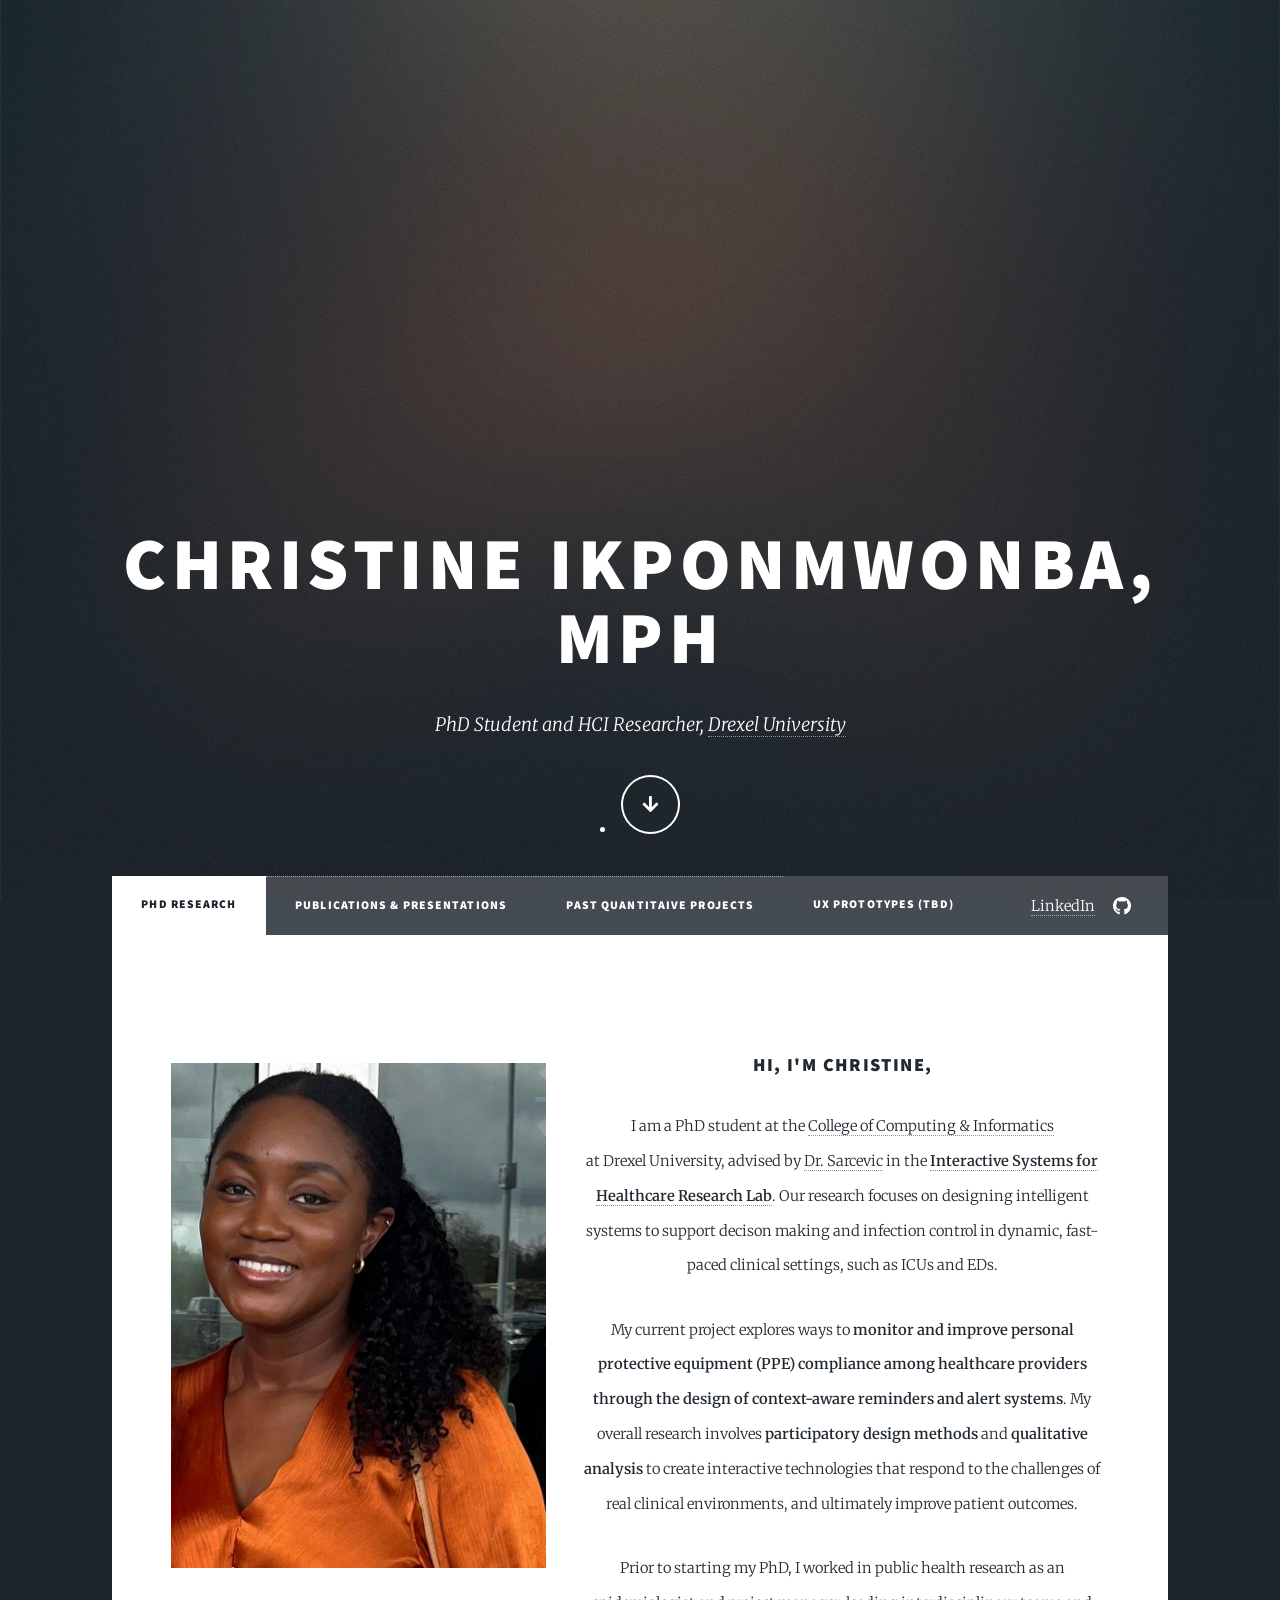
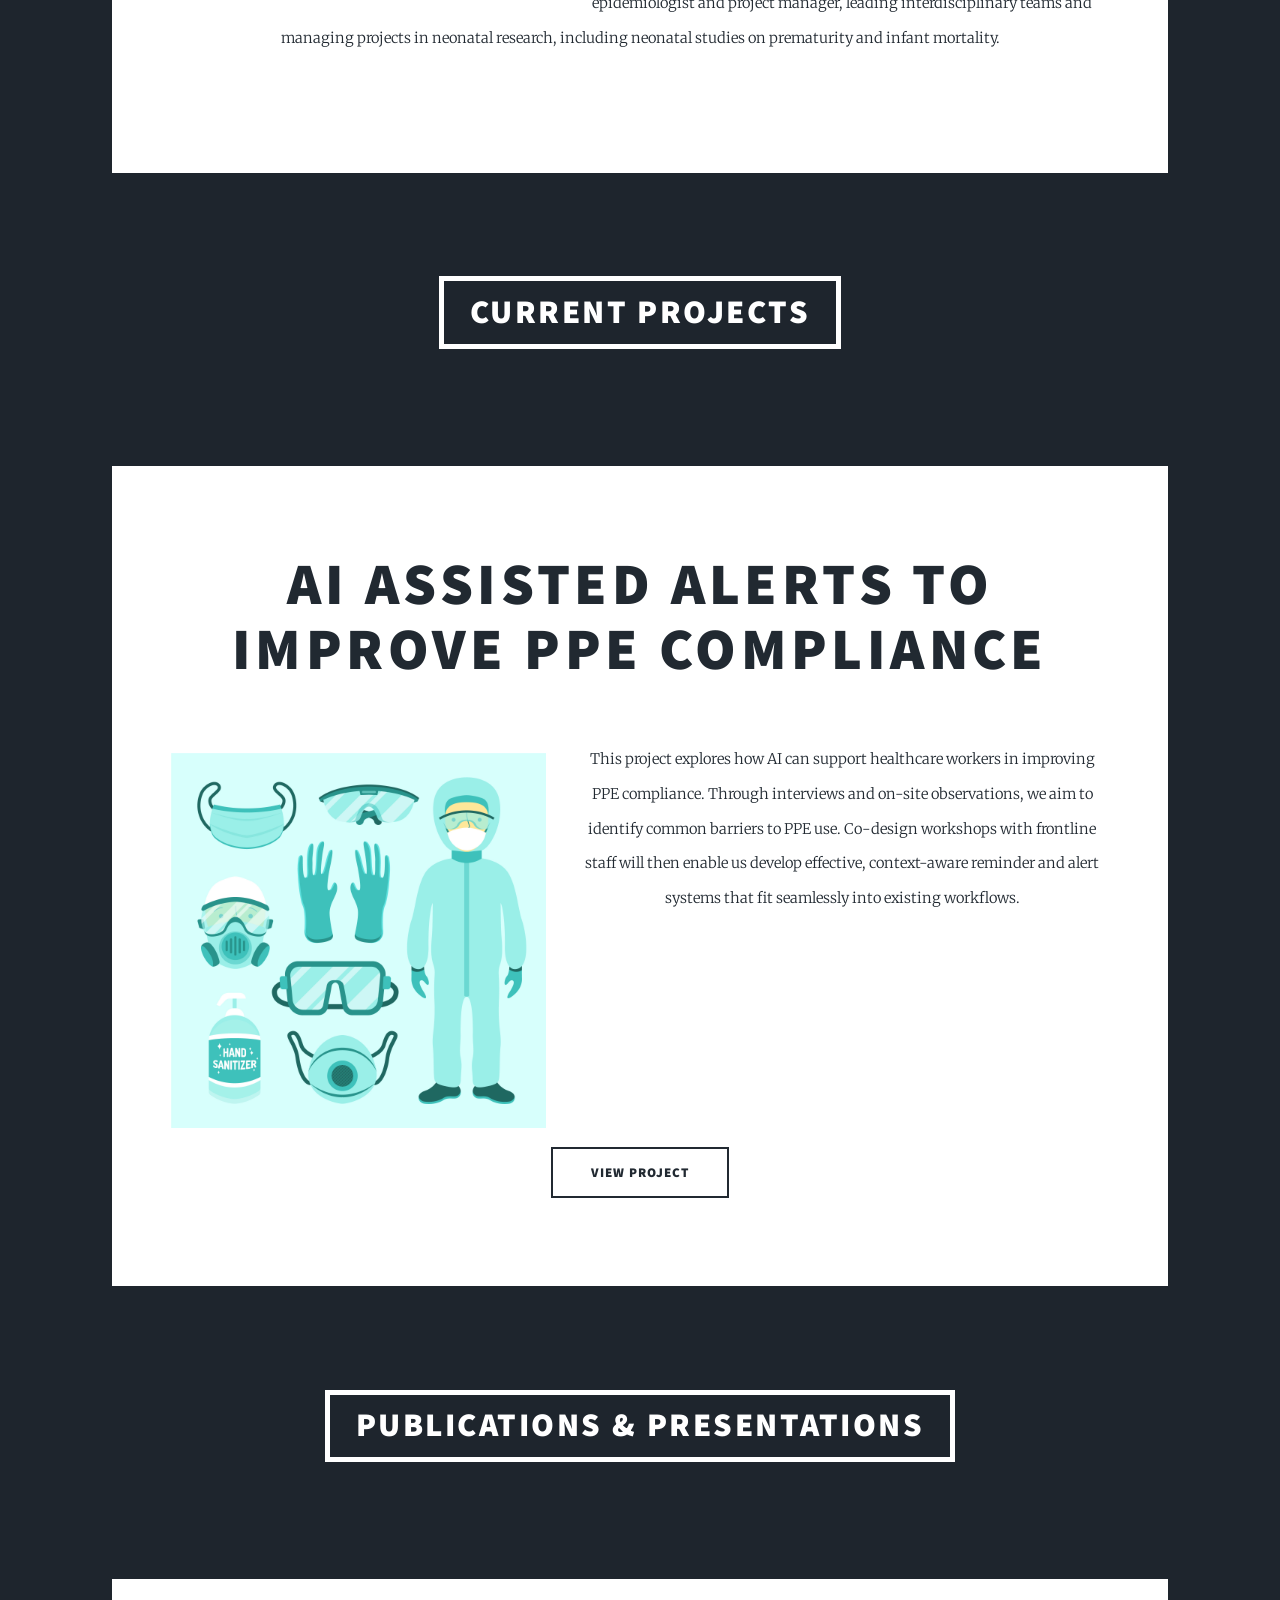
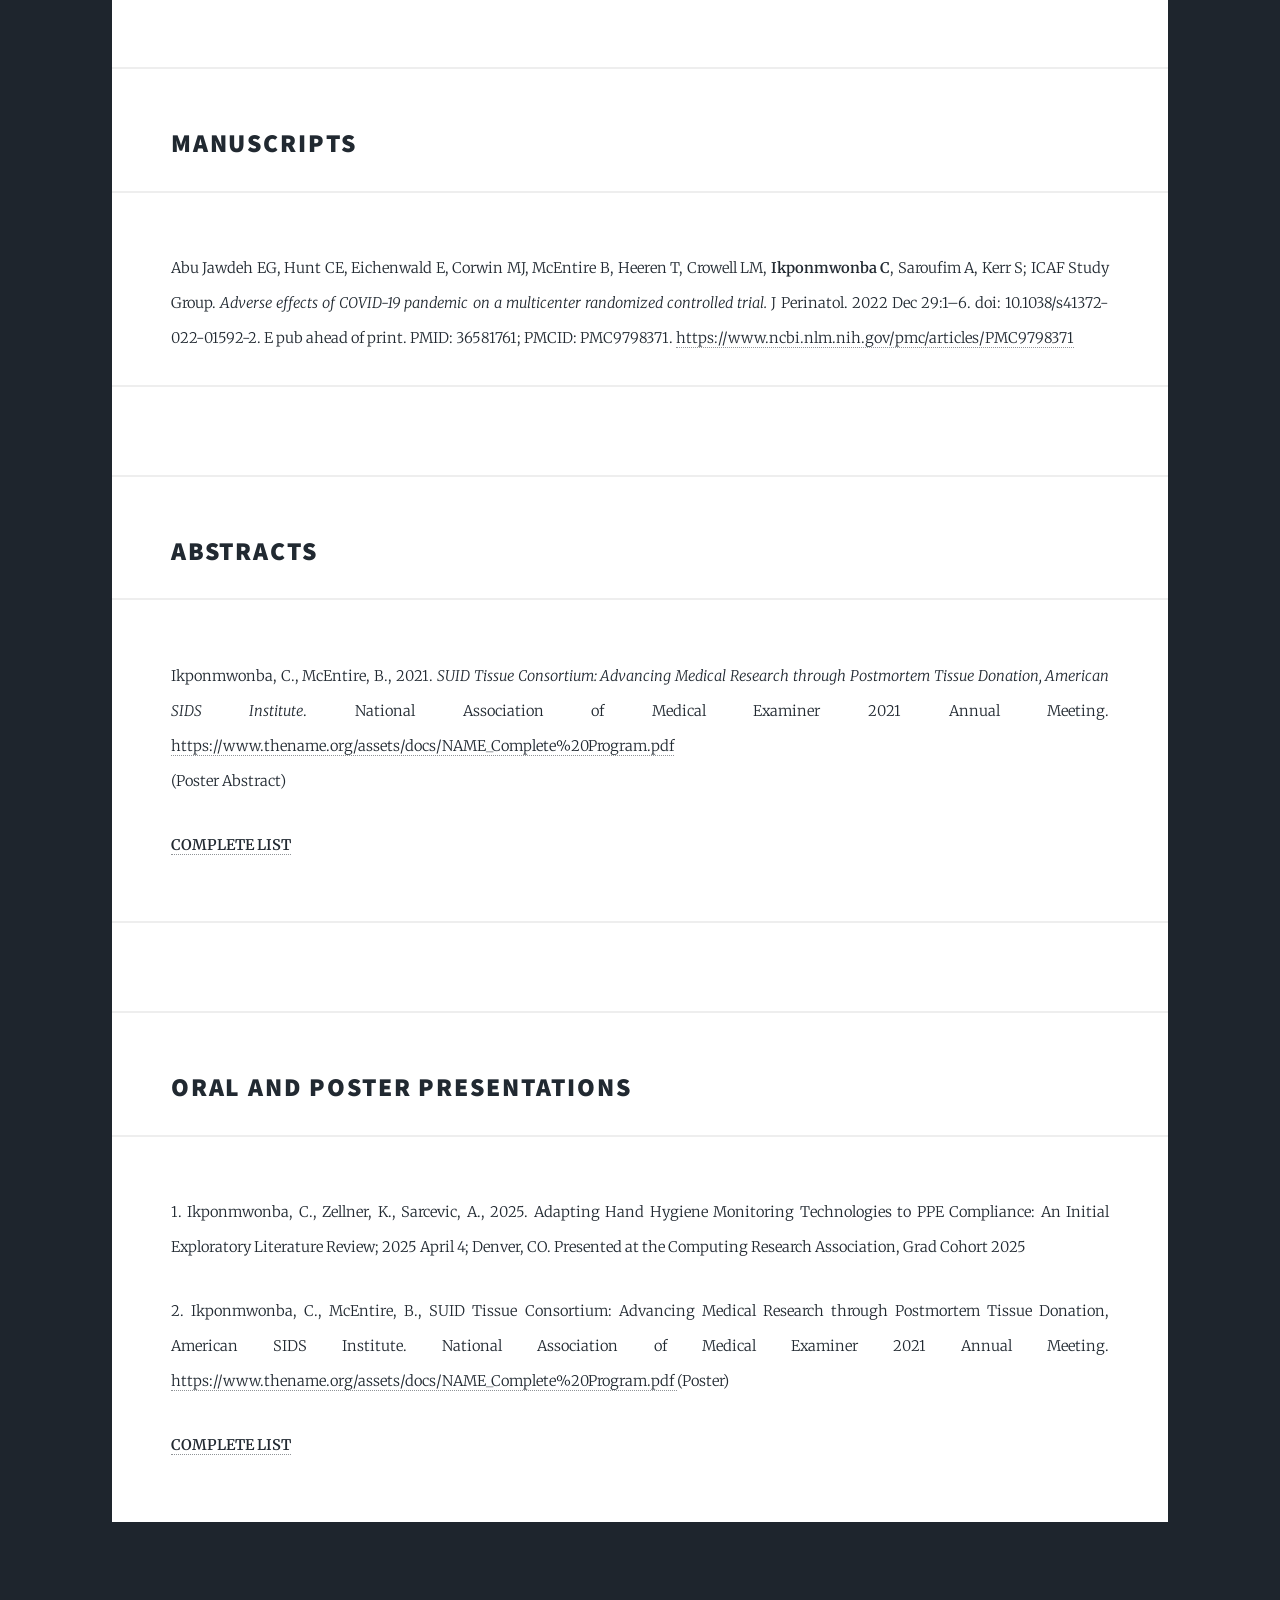
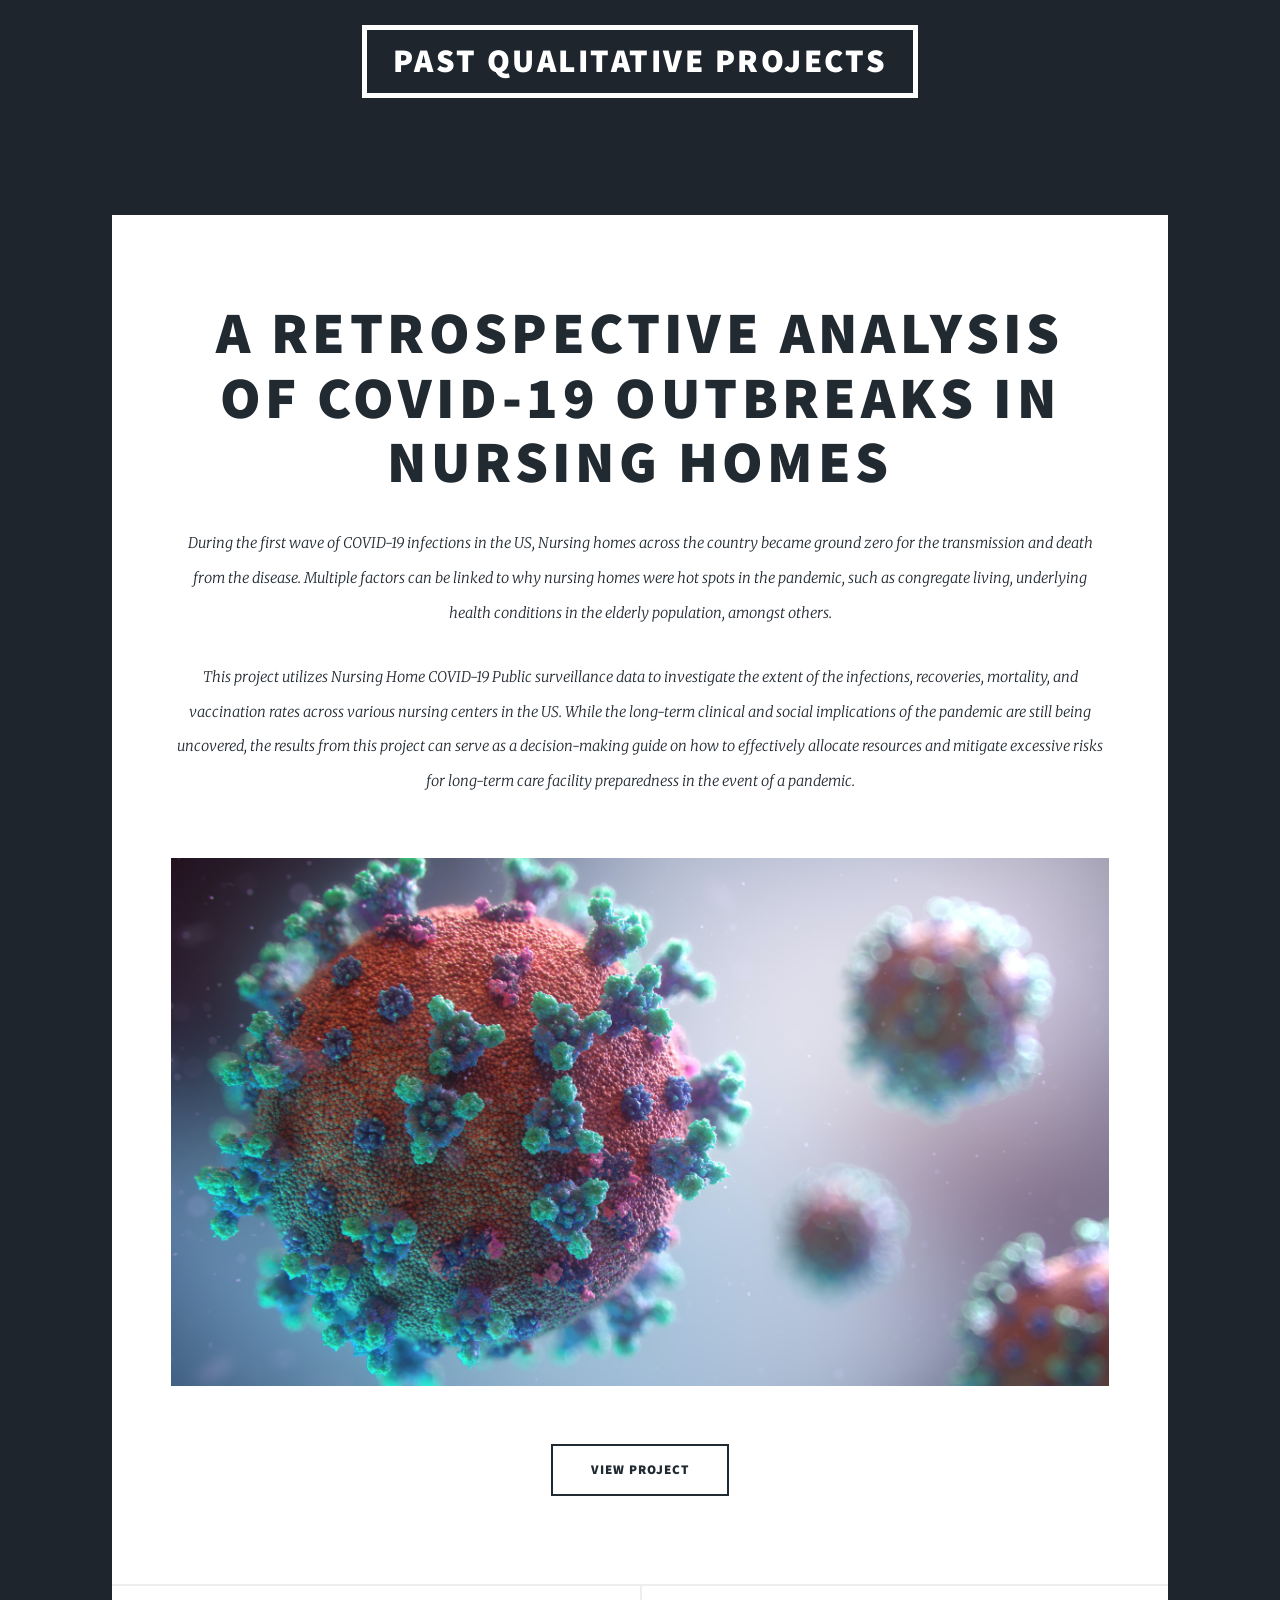
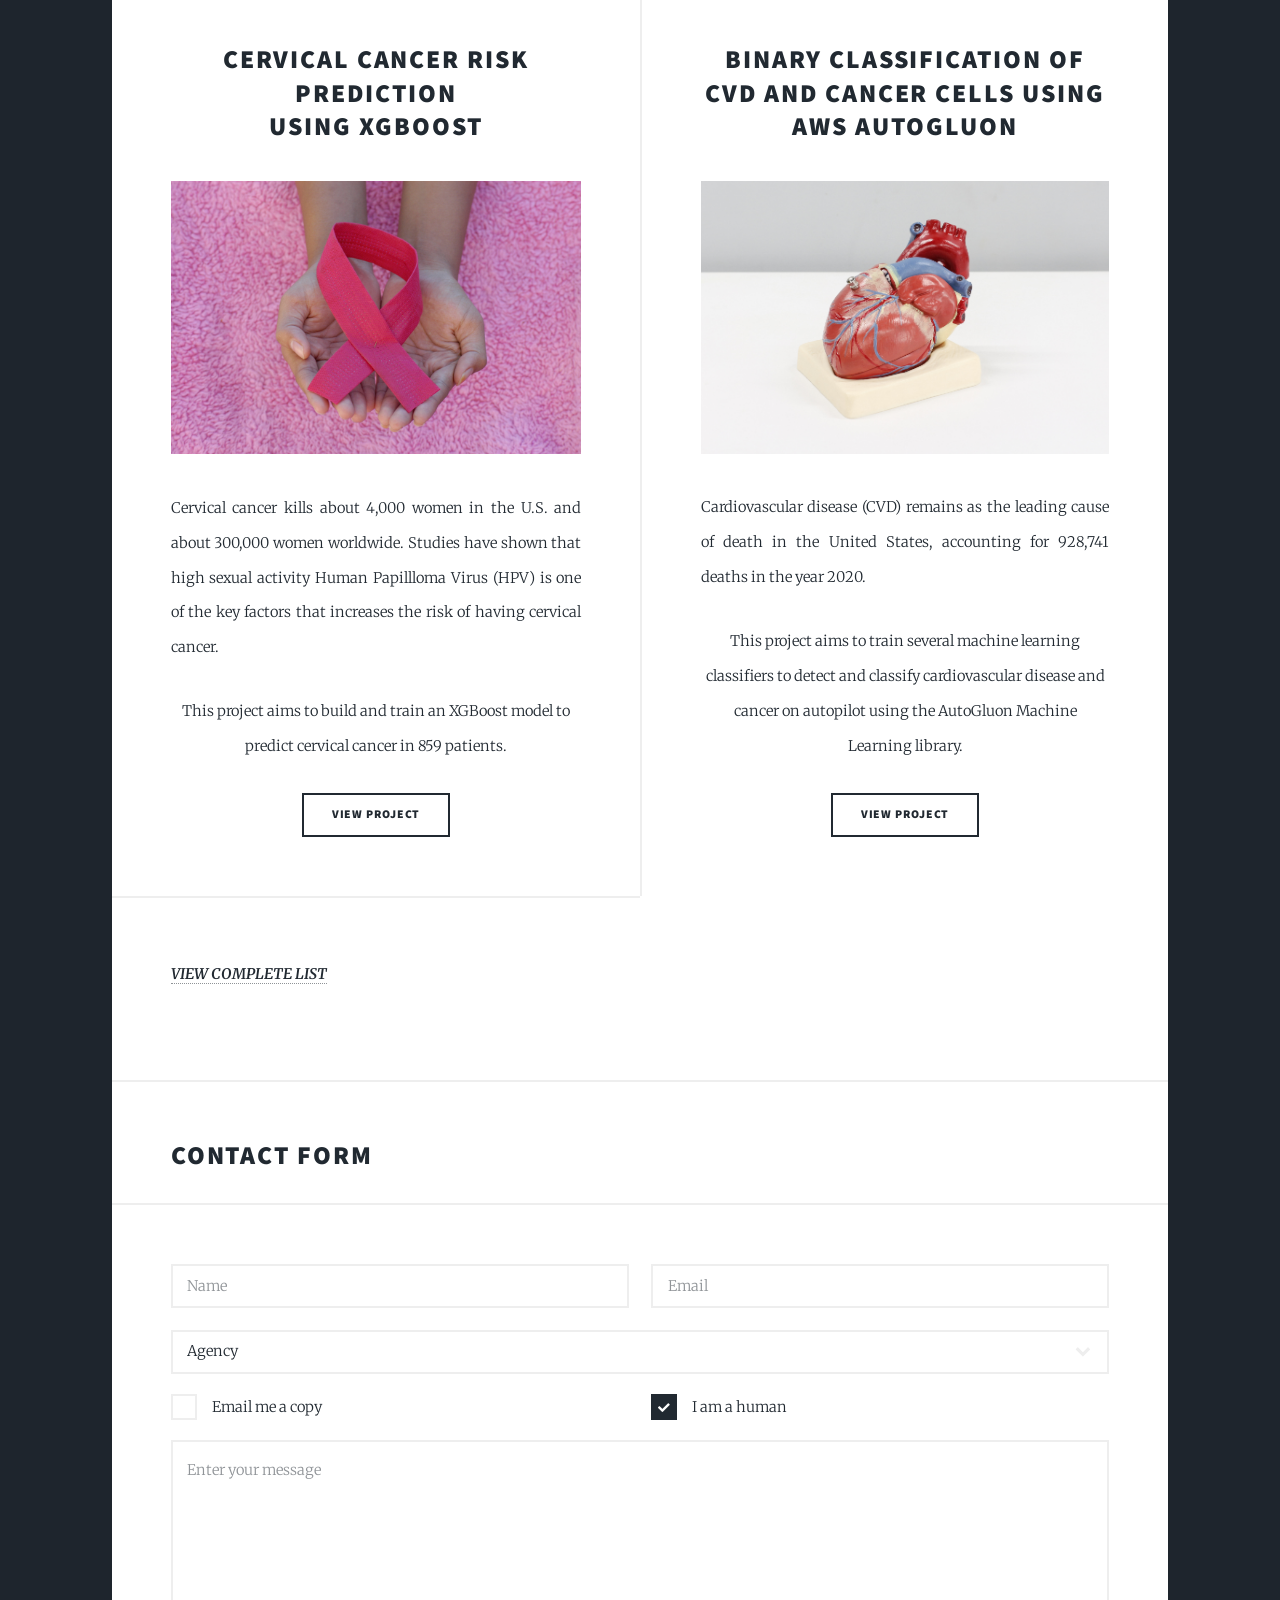
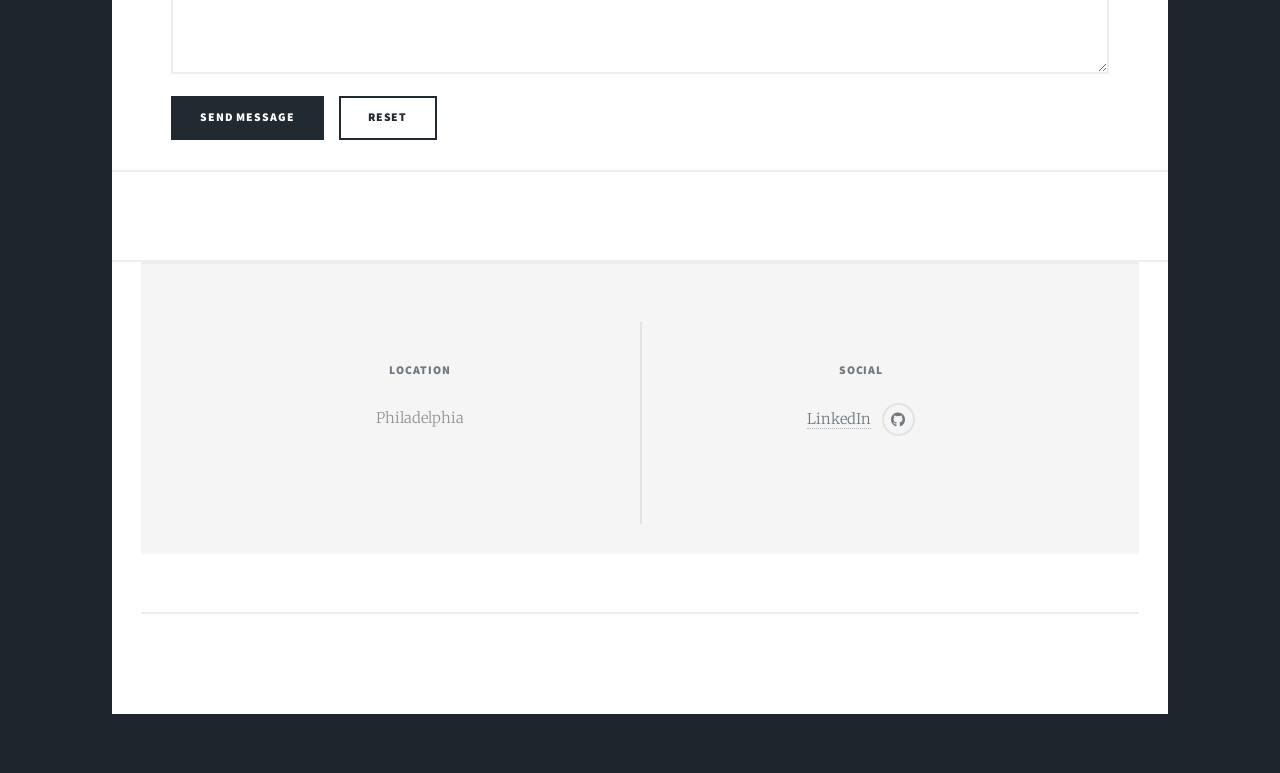
==== commit c66131bc: "Add files via upload" ====
--- a/currentprojects.html
+++ b/currentprojects.html
@@ -229,58 +229,91 @@
 										
 										<p><b><a href= "Quant.html">VIEW COMPLETE LIST</a><br/></b>
 
-									</ul>
-							
+								</ul>
+							
+								</section> 
 							</section>
 
+									<!-- Form -->
+								
+								<h2>Contact Form</h2>
+		
+								<form method="post" action="#">
+									<div class="row gtr-uniform">
+										<div class="col-6 col-12-xsmall">
+											<input type="text" name="demo-name" id="demo-name" value="" placeholder="Name" />
+										</div>
+										<div class="col-6 col-12-xsmall">
+											<input type="email" name="demo-email" id="demo-email" value="" placeholder="Email" />
+										</div>
+										<!-- Break -->
+										<div class="col-12">
+											<select name="demo-category" id="demo-category">
+												<option value="">Agency</option>
+												<option value="1">Consultant</option>
+												<option value="1">Student</option>
+												<option value="1">Other</option>
+												
+											</select>
+										</div>
+										<!-- Break -->
+										
+										<!-- Break -->
+										<div class="col-6 col-12-small">
+											<input type="checkbox" id="demo-copy" name="demo-copy">
+											<label for="demo-copy">Email me a copy</label>
+										</div>
+										<div class="col-6 col-12-small">
+											<input type="checkbox" id="demo-human" name="demo-human" checked>
+											<label for="demo-human">I am a human</label>
+										</div>
+										<!-- Break -->
+										<div class="col-12">
+											<textarea name="demo-message" id="demo-message" placeholder="Enter your message" rows="6"></textarea>
+										</div>
+										<!-- Break -->
+										<div class="col-12">
+											<ul class="actions">
+												<li><input type="submit" value="Send Message" class="primary" /></li>
+												<li><input type="reset" value="Reset" /></li>
+											</ul>
+										</div>
+									</div>
+								</form>
+		
+								<hr />
+		
+		
 						<!-- Footer -->
-							<footer>
-								<div class="pagination">
-									<!--<a href="#" class="previous">Prev</a>-->
-									<a href="#" class="page active">1</a>
+							<footer id="footer">
+								
+					
+									
+									</section>
+										<section class="split contact">
+											<section class="alt">
+												<section>
+													<h3>Location</h3>
+												 Philadelphia </p>
+												</section>
+									 </section>
+								
+								
+								
+									</section>
+									<section class="split contact">
+										<section class="alt">
+									<section>
+										<h3>Social</h3>
+										<ul class="icons alt">
+		
+											<li><a href="https://www.linkedin.com/in/christine-ik/"><span class="label">LinkedIn</span></a></li>
+											<li><a href="https://github.com/IkChristine" class="icon brands alt fa-github"><span class="label">GitHub</span></a></li>
 				
-									<span class="extra">&hellip;</span>
-
-									<a href="#" class="next">Next</a>
-								</div>
+										</ul>
+									</section>
+								</section>
 							</footer>
-
-					</div>
-
-				<!-- Footer -->
-					<footer id="footer">
-						
-						</section>
-						<section class="split contact">
-							<section class="alt">
-								<section>
-									<h3>Email</h3>
-								<a href="ci358@drexel.edu">ci358@drexel.edu</a>
-								</section>
-							
-							</section>
-								<section class="split contact">
-									<section class="alt">
-										<section>
-											<h3>Location</h3>
-										<p> Philadelphia </p>
-										</section>
-							 </section>
-						
-						
-						
-							</section>
-							<section>
-								<h3>Social</h3>
-								<ul class="icons alt">
-
-									<li><a href="#" class="https://www.linkedin.com/in/christine-ik/"><span class="label">LinkedIn</span></a></li>
-									<li><a href="https://github.com/IkChristine" class="icon brands alt fa-github"><span class="label">GitHub</span></a></li>
-		
-								</ul>
-							</section>
-						</section>
-					</footer>
 
 				<!-- Copyright -->
 					<div id="copyright">
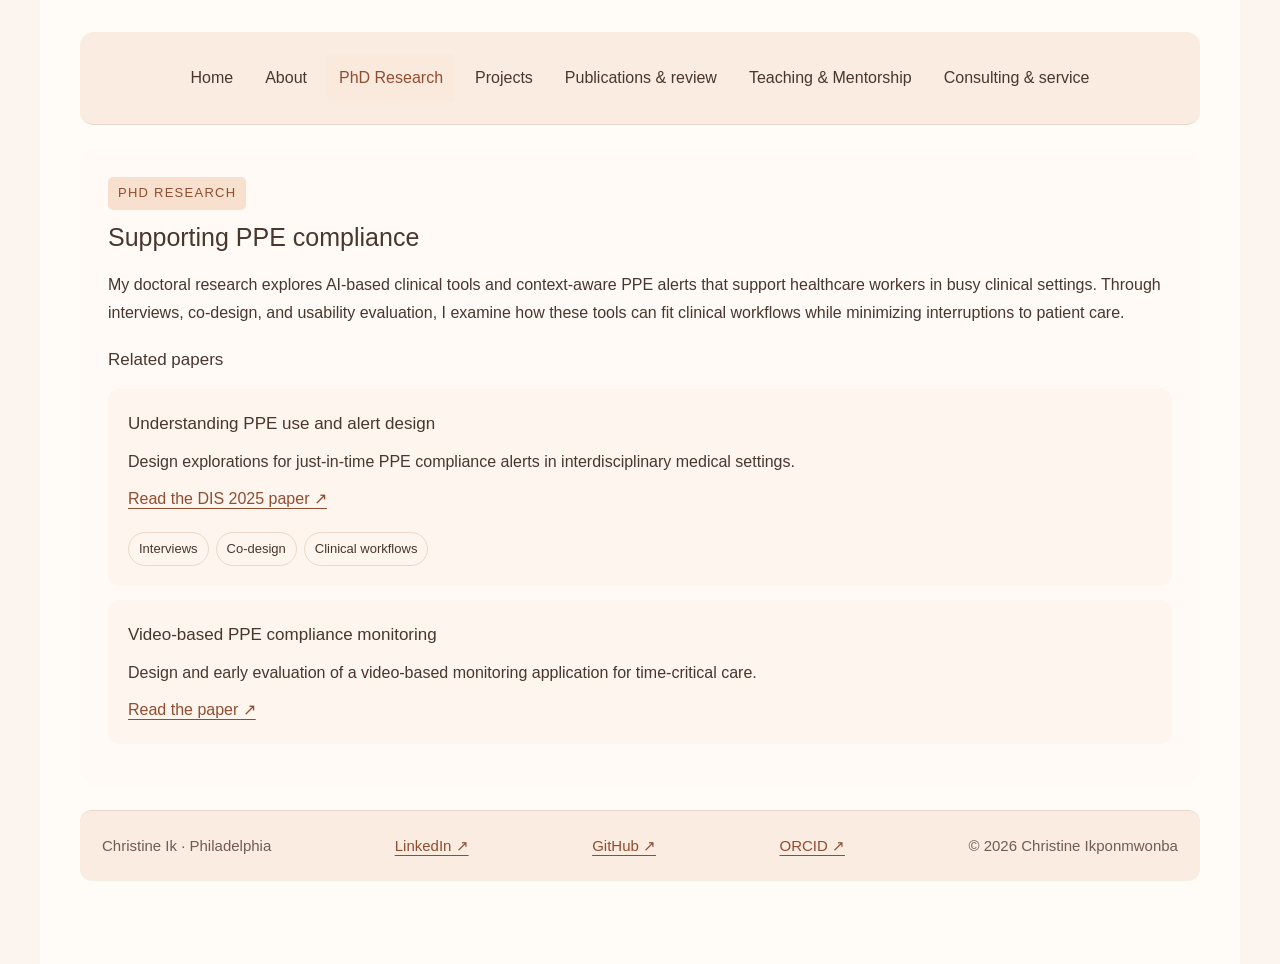
==== commit 7623b05e: "Publish refreshed research portfolio" ====
--- a/currentprojects.html
+++ b/currentprojects.html
@@ -1,335 +1 @@
-!DOCTYPE HTML>
-<!--
-	Massively by HTML5 UP
-	html5up.net | @ajlkn
-	Free for personal and commercial use under the CCA 3.0 license (html5up.net/license)
--->
-<html>
-	<head>
-		<title>Christine IK Portfolio</title>
-		<meta charset="utf-8" />
-		<meta name="viewport" content="width=device-width, initial-scale=1, user-scalable=no" />
-		<link rel="stylesheet" href="assets/css/main.css" />
-		<noscript><link rel="stylesheet" href="assets/css/noscript.css" /></noscript>
-	</head>
-	<body class="is-preload">
-
-		<!-- Wrapper -->
-			<div id="wrapper" class="fade-in">
-
-				<!-- Intro -->
-					<div id="intro">
-						<h1>Christine Ikponmwonba, MPH<br/>
-						</h2>
-						<p>PhD Student and HCI Researcher,   
-						<a href="https://drexel.edu/cci/">Drexel University</a><br/>
-							<li><a href="#header" class="button icon solid solo fa-arrow-down scrolly">Continue</a></li>
-						</ul>
-					</div>
-
-			
-					<!-- Nav -->
-                    <nav id="nav">
-                        <ul class="links">
-                            <li class="active"><a href="index.html">PhD Research</li>
-                                <li><a href="Pubs.html">Publications & Presentations</li>
-    
-                                <li><a href="Quant.html">Past Quantitaive Projects</a><br/></li>
-                                
-                                
-                                        <li><a>UX Prototypes (TBD)</a></li>
-                            
-    
-                        </ul>
-                        <ul class="icons">
-                            <li><a href="#" class="https://www.linkedin.com/in/christine-ik/"><span class="label">LinkedIn</span></a></li>
-                                    <li><a href="https://github.com/IkChristine" class="icon brands alt fa-github"><span class="label">GitHub</span></a></li>
-                        </ul>
-                    </nav>
-            
-		
-
-				<!-- Main -->
-				<div id="main">
-
-					<!-- Post -->
-						<section class="post">
-							<header class="major">
-							
-					
-					
-								<p><span class="image left"><img src="images/myface3.jpeg" alt="" /></span>
-									<h3>Hi, I'm Christine,</h3>
-								</p>I am a PhD student 
-								
-						at the <a href="https://drexel.edu/cci/">College of Computing & Informatics</a><br/> at Drexel University, advised by <a href="https://cci.drexel.edu/faculty/asarcevic/">Dr. Sarcevic</a> 
-						in the <b><a href="https://sites.google.com/view/is4hdrexel/about-is4h-lab?authuser=0/"> 
-							Interactive Systems for Healthcare Research Lab</a></b>. Our research focuses on designing intelligent systems
-							 to support decison making and infection control in dynamic, fast-paced clinical settings, such as ICUs and EDs.</p>
-
-								</p>My current project explores ways to <b>monitor and improve personal protective equipment (PPE) compliance among healthcare providers through the design of context-aware reminders and alert systems</b>.
-										My overall research involves <b>participatory design methods</b> and <b>qualitative analysis</b> to create interactive technologies that respond to the challenges of real clinical environments, and ultimately improve patient outcomes.</p>
-									</p>Prior to starting my PhD, I worked in public health research as an epidemiologist and project manager, leading interdisciplinary teams and managing projects in neonatal research, including neonatal studies on prematurity and infant mortality.</p>
-							
-							
-						</section>
-
-				</div>
-				
-			
-				<!-- Header -->
-					<header id="header">
-						<a href="index.html" class="logo">Current Projects</a>
-					</header>
-				
-
-			<!-- Main -->
-				<div id="main">
-
-					<!-- Featured Post -->
-						<article class="post featured">
-							<header class="major">
-							
-								<h2><a href="https://newsblog.drexel.edu/2023/10/04/time-to-mask-up-how-a-gentle-reminder-from-an-ai-assistant-can-help-protect-health-care-workers/"
-									>AI assisted alerts to Improve PPE Compliance<br />
-									</a></h2>
-								
-							</header>
-							<a href="https://newsblog.drexel.edu/2023/10/04/time-to-mask-up-how-a-gentle-reminder-from-an-ai-assistant-can-help-protect-health-care-workers/" class="image left"><img src="images/PPE.jpg" alt="" /></a> This project explores how AI can support healthcare workers in improving PPE compliance. 
-							Through interviews and on-site observations, we aim to identify common barriers to PPE use. Co-design workshops with frontline staff will then enable us develop effective, context-aware reminder and alert systems that fit seamlessly into existing workflows.
-							<ul class="actions special">
-								<li><a href="https://newsblog.drexel.edu/2023/10/04/time-to-mask-up-how-a-gentle-reminder-from-an-ai-assistant-can-help-protect-health-care-workers/" class="button large">View Project</a></li>
-							</ul>
-						</article>
-
-				</div>
-
-				<!-- Header -->
-				<header id="header">
-					<a href="Pubs.html" class="logo">Publications & Presentations</a>
-				</header>
-
-			</section>
-			<div>
-
-				<!-- Main -->
-				<div id="main">
-
-					
-							<!-- Text stuff -->
-
-								<p><h2>Manuscripts</h2>
-
-									<p> Abu Jawdeh EG, Hunt CE, Eichenwald E, Corwin MJ, McEntire B, Heeren T, Crowell LM,
-										<b>Ikponmwonba C</b>, Saroufim A, Kerr S; ICAF Study Group. <i>Adverse effects of 
-										 COVID-19 pandemic on a multicenter randomized controlled trial.</i> 
-										 J Perinatol. 2022 Dec 29:1–6. doi: 10.1038/s41372-022-01592-2. E
-										 pub ahead of print. PMID: 36581761; PMCID: PMC9798371.
-										 <a href= "https://www.ncbi.nlm.nih.gov/pmc/articles/PMC9798371/">https://www.ncbi.nlm.nih.gov/pmc/articles/PMC9798371</a><br/>
-							
-								<p><h2>Abstracts</h2>
-									<ul>
-
-									<p> Ikponmwonba, C., McEntire, B., 2021. <i>SUID Tissue Consortium: Advancing Medical Research 
-										through Postmortem Tissue Donation, American SIDS Institute</i>. National Association of 
-										Medical Examiner 2021 Annual Meeting. 
-										<a href="https://www.thename.org/assets/docs/NAME_Complete%20Program.pdf">https://www.thename.org/assets/docs/NAME_Complete%20Program.pdf</a><br/> (Poster Abstract)
-									<p><b><a href= "Pubs.html">COMPLETE LIST</a><br/></b>
-										
-									</ul>
-
-										<p><h2>Oral and Poster Presentations</h2>
-											<ul>
-
-										
-											<p>1. Ikponmwonba, C., Zellner, K., Sarcevic, A., 2025. Adapting Hand Hygiene Monitoring Technologies 
-												to PPE Compliance: An Initial Exploratory Literature Review; 2025 April 4; Denver, CO.
-												Presented at the Computing Research Association, Grad Cohort 2025<br/>
-
-											<p>2. Ikponmwonba, C., McEntire, B., SUID Tissue Consortium: Advancing Medical Research through Postmortem Tissue Donation, American SIDS Institute. National Association of Medical Examiner 2021
-												 Annual Meeting. <a href="https://www.thename.org/assets/docs/NAME_Complete%20Program.pdf">https://www.thename.org/assets/docs/NAME_Complete%20Program.pdf </a> (Poster) 
-											
-											<p><b><a href= "Pubs.html">COMPLETE LIST</a><br/></b> 
-											</ul>
-
-										
-					
-										</div>
-
-										
-						
-				<!-- Header -->
-				<header id="header">
-					<a href="index.html" class="logo">Past Qualitative Projects</a>
-				</header>
-
-			</section>
-			<div>
-				<!-- Main -->
-					<div id="main">
-
-						<!-- Featured Post -->
-							<article class="post featured">
-								<header class="major">
-								
-									<h2><a href="https://github.com/IkChristine/A-Retrospective-Analysis-of-COVID-19-Outbreaks-in-Nursing-Homes.git"
-										>A Retrospective Analysis of COVID-19 Outbreaks in<br />
-										Nursing Homes</a></h2>
-									<p>During the first wave of COVID-19 infections in the US, Nursing homes across the country
-										became ground zero for the transmission and death from the disease. 
-										Multiple factors can be linked to why nursing homes were hot spots in the pandemic, 
-										such as congregate living, underlying health conditions in the elderly population, 
-										amongst others. 
-										
-										<p>This project utilizes Nursing Home COVID-19 Public surveillance data to investigate the extent of the infections, recoveries, 
-											mortality, and vaccination rates across various nursing centers in the US. While the long-term clinical and social implications 
-											of the pandemic are still being uncovered, the results from this project can serve as a decision-making guide on how to 
-											effectively allocate resources and mitigate excessive risks for long-term care facility preparedness in the event of a pandemic. 
-										</p>
-								</header>
-								<a href="https://github.com/IkChristine/A-Retrospective-Analysis-of-COVID-19-Outbreaks-in-Nursing-Homes.git" class="image main"><img src="images/COVID-19 color.jpg" alt="" /></a>
-								<ul class="actions special">
-									<li><a href="https://github.com/IkChristine/A-Retrospective-Analysis-of-COVID-19-Outbreaks-in-Nursing-Homes.git" class="button large">View Project</a></li>
-								</ul>
-							</article>
-
-						<!-- Posts -->
-							<section class="posts">
-								<article>
-									<header>
-								
-										<h2><a href="https://github.com/IkChristine/Cervical-Cancer-Risk-Prediction-Using-XGBoost.git">Cervical Cancer Risk Prediction<br />
-											Using XGBoost</a></h2>
-									</header>
-									<a href="https://github.com/IkChristine/Cervical-Cancer-Risk-Prediction-Using-XGBoost.git" class="image fit"><img src="images/Cervical Cancer.jpg" alt="" /></a>
-									<p>Cervical cancer kills about 4,000 women in the U.S. and about 300,000 women worldwide. 
-										Studies have shown that high sexual activity Human Papillloma Virus (HPV) is one of the key factors
-										that increases the risk of having cervical cancer. 
-										
-									</p>This project aims to build and train an XGBoost model to predict cervical cancer in 859 patients. </p>
-									<ul class="actions special">
-										<li><a href="https://github.com/IkChristine/Cervical-Cancer-Risk-Prediction-Using-XGBoost.git" class="button">View Project</a></li>
-									</ul>
-								</article>
-								<article>
-									<header>
-										
-										<h2><a href="https://github.com/IkChristine/Binary-Classification-of-Cardiovascular-Disease-and-Cancer-Using-AWS-AutoGluon.git">Binary Classification of CVD and Cancer Cells Using AWS AutoGluon<br />
-											</a></h2>
-									</header>
-									<a href="https://github.com/IkChristine/Binary-Classification-of-Cardiovascular-Disease-and-Cancer-Using-AWS-AutoGluon.git" class="image fit"><img src="images/CVD.jpg" alt="" /></a>
-									<p>Cardiovascular disease (CVD) remains as the leading cause of death in the United States, accounting for 928,741 deaths in the year 2020. 
-									</p> This project aims to train several machine learning classifiers to detect and classify cardiovascular disease and cancer on autopilot using the AutoGluon Machine Learning library.</p>
-									<ul class="actions special">
-										<li><a href="https://github.com/IkChristine/Binary-Classification-of-Cardiovascular-Disease-and-Cancer-Using-AWS-AutoGluon.git" class="button">View Project</a></li>
-									</ul>
-								</article>
-								<article>
-									<header>
-										
-										<p><b><a href= "Quant.html">VIEW COMPLETE LIST</a><br/></b>
-
-								</ul>
-							
-								</section> 
-							</section>
-
-									<!-- Form -->
-								
-								<h2>Contact Form</h2>
-		
-								<form method="post" action="#">
-									<div class="row gtr-uniform">
-										<div class="col-6 col-12-xsmall">
-											<input type="text" name="demo-name" id="demo-name" value="" placeholder="Name" />
-										</div>
-										<div class="col-6 col-12-xsmall">
-											<input type="email" name="demo-email" id="demo-email" value="" placeholder="Email" />
-										</div>
-										<!-- Break -->
-										<div class="col-12">
-											<select name="demo-category" id="demo-category">
-												<option value="">Agency</option>
-												<option value="1">Consultant</option>
-												<option value="1">Student</option>
-												<option value="1">Other</option>
-												
-											</select>
-										</div>
-										<!-- Break -->
-										
-										<!-- Break -->
-										<div class="col-6 col-12-small">
-											<input type="checkbox" id="demo-copy" name="demo-copy">
-											<label for="demo-copy">Email me a copy</label>
-										</div>
-										<div class="col-6 col-12-small">
-											<input type="checkbox" id="demo-human" name="demo-human" checked>
-											<label for="demo-human">I am a human</label>
-										</div>
-										<!-- Break -->
-										<div class="col-12">
-											<textarea name="demo-message" id="demo-message" placeholder="Enter your message" rows="6"></textarea>
-										</div>
-										<!-- Break -->
-										<div class="col-12">
-											<ul class="actions">
-												<li><input type="submit" value="Send Message" class="primary" /></li>
-												<li><input type="reset" value="Reset" /></li>
-											</ul>
-										</div>
-									</div>
-								</form>
-		
-								<hr />
-		
-		
-						<!-- Footer -->
-							<footer id="footer">
-								
-					
-									
-									</section>
-										<section class="split contact">
-											<section class="alt">
-												<section>
-													<h3>Location</h3>
-												 Philadelphia </p>
-												</section>
-									 </section>
-								
-								
-								
-									</section>
-									<section class="split contact">
-										<section class="alt">
-									<section>
-										<h3>Social</h3>
-										<ul class="icons alt">
-		
-											<li><a href="https://www.linkedin.com/in/christine-ik/"><span class="label">LinkedIn</span></a></li>
-											<li><a href="https://github.com/IkChristine" class="icon brands alt fa-github"><span class="label">GitHub</span></a></li>
-				
-										</ul>
-									</section>
-								</section>
-							</footer>
-
-				<!-- Copyright -->
-					<div id="copyright">
-						<ul><li>&copy; Christine IK Portfolio</li><li>Design: <a href="https://html5up.net">HTML5 UP</a></li></ul>
-					</div>
-
-			</div>
-
-		<!-- Scripts -->
-			<script src="assets/js/jquery.min.js"></script>
-			<script src="assets/js/jquery.scrollex.min.js"></script>
-			<script src="assets/js/jquery.scrolly.min.js"></script>
-			<script src="assets/js/browser.min.js"></script>
-			<script src="assets/js/breakpoints.min.js"></script>
-			<script src="assets/js/util.js"></script>
-			<script src="assets/js/main.js"></script>
-
-	</body>
-</html>+<!doctype html><html lang="en"><head><meta charset="utf-8"><meta name="viewport" content="width=device-width,initial-scale=1"><meta http-equiv="refresh" content="0;url=index.html#work"><title>Christine Ik — Portfolio</title></head><body><a href="index.html#work">Continue to Christine’s portfolio</a></body></html>
